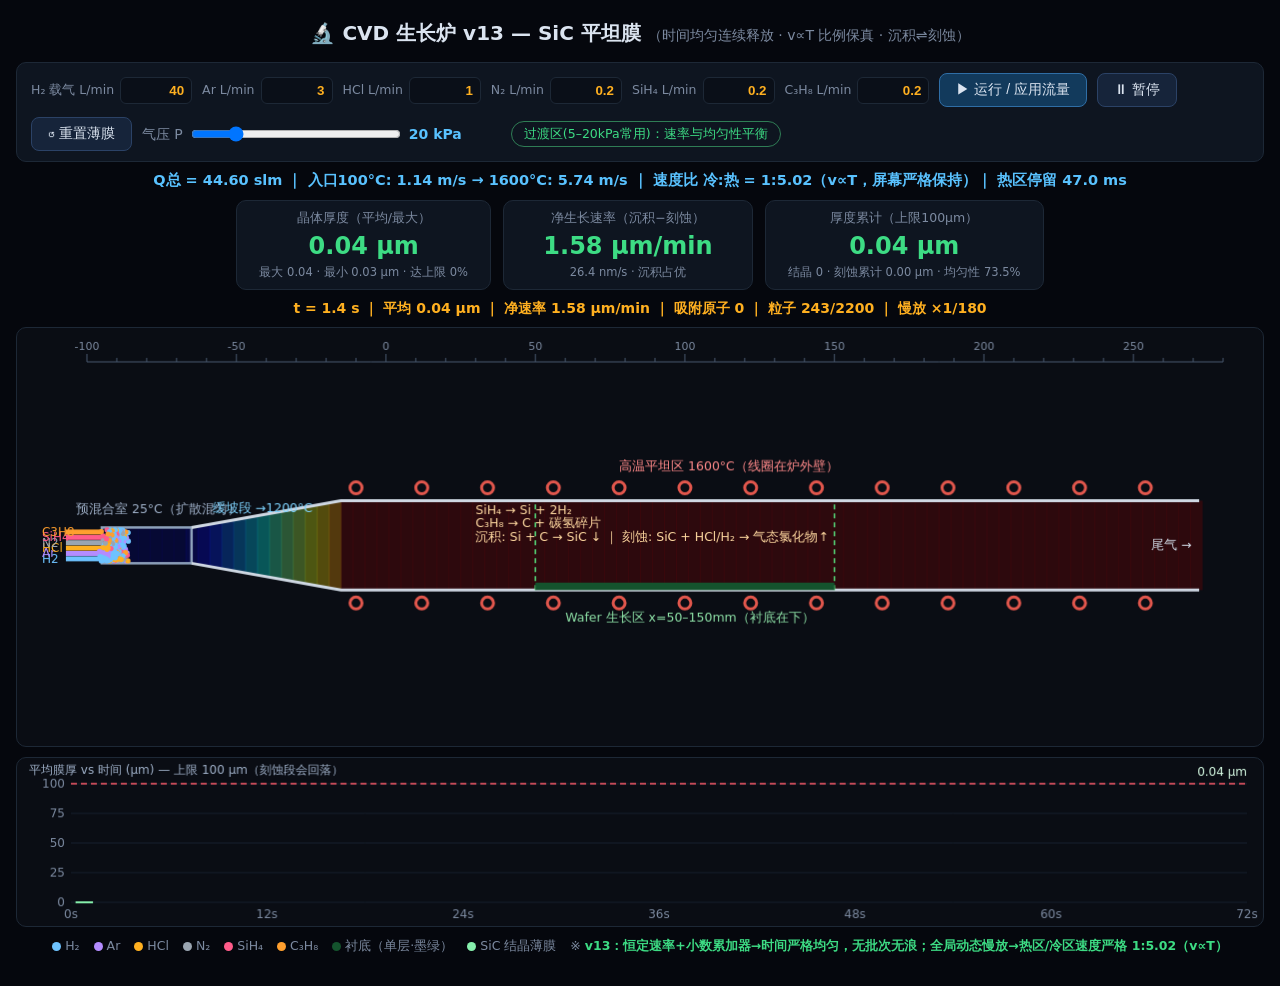
==== indexCVD8h.html @ a06a223a "Add files via upload" ====
<!DOCTYPE html>
<html lang="zh-CN">
<head>
<meta charset="UTF-8">
<meta name="viewport" content="width=device-width,initial-scale=1">
<title>CVD 生长炉 v13 — 连续均匀释放 · 热区/冷区速度严格成比例</title>
<style>
  :root{--bg:#05070d;--panel:#0e1520;--line:#1d2836;--tx:#dbe4f0;--dim:#7c8aa0;
        --grn:#3ddc84;--cyn:#59c2ff;--amb:#ffb020;--red:#ff5c6c}
  *{box-sizing:border-box;margin:0;padding:0}
  body{background:var(--bg);color:var(--tx);font:14px/1.5 "Segoe UI","Microsoft YaHei",system-ui,sans-serif;padding:12px 16px 30px}
  h1{font-size:20px;text-align:center;margin:6px 0 14px}
  h1 small{color:var(--dim);font-weight:400;font-size:14px}
  .bar{display:flex;flex-wrap:wrap;gap:10px;align-items:center;background:var(--panel);
       border:1px solid var(--line);border-radius:10px;padding:10px 14px;margin-bottom:8px}
  .fld{display:flex;align-items:center;gap:6px}
  .fld label{color:var(--dim);font-size:12.5px;white-space:nowrap}
  .fld input{width:72px;background:#0a0f18;border:1px solid var(--line);color:var(--amb);
             font-weight:600;padding:5px 7px;border-radius:6px;text-align:right}
  button{background:#16243a;border:1px solid #2b4266;color:var(--tx);padding:7px 16px;
         border-radius:8px;cursor:pointer;font-size:14px}
  button:hover{background:#1d3151}
  button.primary{background:#123a5c;border-color:#2f6ea6}
  .pwrap{display:flex;align-items:center;gap:8px}
  .pwrap input[type=range]{width:210px}
  .pval{color:var(--cyn);font-weight:700;min-width:92px}
  .pill{padding:3px 12px;border-radius:999px;font-size:12.5px;border:1px solid}
  #toast{color:var(--grn);font-size:13px;min-width:150px}
  #phys{color:var(--cyn);font-weight:600;text-align:center;margin:2px 0 8px;font-size:14.5px}
  #stat2{color:var(--amb);font-weight:600;text-align:center;margin-bottom:8px}
  .cards{display:flex;gap:12px;justify-content:center;margin-bottom:8px;flex-wrap:wrap}
  .card{background:var(--panel);border:1px solid var(--line);border-radius:10px;
        padding:8px 22px;text-align:center;min-width:250px}
  .card .h{color:var(--dim);font-size:12.5px}
  .card .v{font-size:24px;font-weight:800;color:var(--grn);font-variant-numeric:tabular-nums}
  .card .s{color:var(--dim);font-size:11.5px}
  canvas{display:block;width:100%;background:#0a0d14;border:1px solid var(--line);border-radius:10px}
  #chart{margin-top:10px;height:170px}
  #legend{display:flex;flex-wrap:wrap;gap:14px;justify-content:center;color:var(--dim);
          font-size:12.5px;margin-top:10px}
  .dot{display:inline-block;width:9px;height:9px;border-radius:50%;margin-right:4px;vertical-align:middle}
</style>
</head>
<body>
<h1>🔬 CVD 生长炉 v13 — SiC 平坦膜 <small>（时间均匀连续释放 · v∝T 比例保真 · 沉积⇌刻蚀）</small></h1>

<div class="bar">
  <span class="fld"><label>H₂ 载气 L/min</label><input id="f_H2" value="40"></span>
  <span class="fld"><label>Ar L/min</label><input id="f_Ar" value="3"></span>
  <span class="fld"><label>HCl L/min</label><input id="f_HCl" value="1"></span>
  <span class="fld"><label>N₂ L/min</label><input id="f_N2" value="0.2"></span>
  <span class="fld"><label>SiH₄ L/min</label><input id="f_SiH4" value="0.2"></span>
  <span class="fld"><label>C₃H₈ L/min</label><input id="f_C3H8" value="0.2"></span>
  <button class="primary" id="btnRun">▶ 运行 / 应用流量</button>
  <button id="btnPause">⏸ 暂停</button>
  <button id="btnReset">↺ 重置薄膜</button>
  <span class="pwrap"><label style="color:var(--dim)">气压 P</label>
    <input type="range" id="pP" min="1" max="100" step="0.5" value="20">
    <span class="pval" id="pVal">20 kPa</span></span>
  <span class="pill" id="pill"></span>
  <span id="toast"></span>
</div>

<div id="phys"></div>
<div class="cards">
  <div class="card"><div class="h">晶体厚度（平均/最大）</div><div class="v" id="tAvg">0.00 μm</div><div class="s" id="tSub">平均 0.00 · 最大 0.00 μm</div></div>
  <div class="card"><div class="h">净生长速率（沉积−刻蚀）</div><div class="v" id="tRate">0.00 μm/min</div><div class="s" id="tRateS">0.0 nm/s</div></div>
  <div class="card"><div class="h">厚度累计（上限100μm）</div><div class="v" id="tNet">0.00 μm</div><div class="s" id="tNetS">结晶事件 0</div></div>
</div>
<div id="stat2"></div>

<canvas id="cv"></canvas>
<canvas id="chart"></canvas>

<div id="legend">
  <span><i class="dot" style="background:#6ec3ff"></i>H₂</span>
  <span><i class="dot" style="background:#b48cff"></i>Ar</span>
  <span><i class="dot" style="background:#ffb020"></i>HCl</span>
  <span><i class="dot" style="background:#9aa5b1"></i>N₂</span>
  <span><i class="dot" style="background:#ff5c8a"></i>SiH₄</span>
  <span><i class="dot" style="background:#ff9f2e"></i>C₃H₈</span>
  <span><i class="dot" style="background:#14532d"></i>衬底（单层·墨绿）</span>
  <span><i class="dot" style="background:#86efac"></i>SiC 结晶薄膜</span>
  <span>※ <b style="color:var(--grn)">v13：恒定速率+小数累加器→时间严格均匀，无批次无浪；全局动态慢放→热区/冷区速度严格 1:5.02（v∝T）</b></span>
</div>

<script>
'use strict';
/* ================= 常量与几何 ================= */
const XMIN=-100,XMAX=280;
const CHX0=-95,CHX1=-65,TAPX1=-15,EXX=272;
const HFLAT=30,HCH=12;
const WAF0=50,WAF1=150;
const FS=-12.5;
const AMAX=2200,PAIRMAX=25,FLASHMAX=80,ADSMAX=240;
const SLOW=1/180,VISMAX=140;          // VISMAX 现在只用于全局缩放，不逐粒子截断
const GAS={H2:{c:'#6ec3ff',M:2},Ar:{c:'#b48cff',M:40},HCl:{c:'#ffb020',M:36.5},
           N2:{c:'#9aa5b1',M:28},SiH4:{c:'#ff5c8a',M:32},C3H8:{c:'#ff9f2e',M:44}};
const ORDER=['H2','Ar','HCl','N2','SiH4','C3H8'];
const PIPEY=[-4.5,-2.7,-0.9,0.9,2.7,4.5];
const SEG=12;

let F={H2:40,Ar:3,HCl:1,N2:0.2,SiH4:0.2,C3H8:0.2};
let P=20, running=true, t=0, capped=false, rateUm=0, thick=0, events=0;
let etchLoss=0, ouN=0;
let segFac=Array.from({length:SEG},()=>0.85+Math.random()*0.3);
let samples=[],sampleAcc=0,facAcc=0;
let slowEff=SLOW;                      // ★ 全局动态慢放系数

/* ================= 几何 / 温度 / 速度 ================= */
function halfH(x){
  if(x>=TAPX1) return HFLAT/2;
  if(x<CHX1) return HCH/2;
  const f=(x-CHX1)/(TAPX1-CHX1);
  return (HCH+(HFLAT-HCH)*f)/2;
}
function tempAt(x){
  if(x>=TAPX1) return 1600;
  if(x<CHX1) return 25;
  const f=(x-CHX1)/(TAPX1-CHX1);
  return 100+1100*f;
}
function Qtot(){let s=0;for(const k of ORDER)s+=F[k];return s;}
function vAt(Tc){return Qtot()*((Tc+273.15)/273.15)*(101.325/P)/60000/0.0045;}
/* 屏幕速度（mm/s）：真实 m/s → ×1000 → ×慢放。★ 先统一算，再全局钳制，比例不破坏 */
function vxScreen(Tc){return vAt(Tc)*1000*slowEff;}
function updateSlow(){
  const vHot=vAt(1600)*1000*SLOW;
  slowEff = vHot>VISMAX ? VISMAX/vHot : SLOW;   // 热区超上限→整体放慢，比例不变
}

/* ================= 画布 ================= */
const cv=document.getElementById('cv'),ctx=cv.getContext('2d');
const chC=document.getElementById('chart'),ct2=chC.getContext('2d');
let W=0,H=420,px=3.3,ox=0,oy=210;
function resize(){
  const dpr=Math.min(2,window.devicePixelRatio||1);
  W=cv.getBoundingClientRect().width;
  cv.width=W*dpr; cv.height=H*dpr; cv.style.height=H+'px';
  ctx.setTransform(dpr,0,0,dpr,0,0);
  px=(W-110)/(XMAX-XMIN); ox=70-XMIN*px; oy=H*0.52;
  const r2=chC.getBoundingClientRect();
  chC.width=r2.width*dpr; chC.height=170*dpr; ct2.setTransform(dpr,0,0,dpr,0,0);
}
window.addEventListener('resize',resize);
const X=x=>x*px+ox, Y=y=>oy-y*px;

/* ================= 粒子系统 ================= */
const parts=[],adsS=[],adsC=[],flashes=[];
const acc={}; ORDER.forEach(k=>acc[k]=0);
function spawn(g){
  if(parts.length>=AMAX) return;
  parts.push({g,x:CHX0-1+Math.random()*3,
              y:PIPEY[ORDER.indexOf(g)]+(Math.random()-0.5)*1.2,vy:0});
}
function adsorb(p){
  const arr=p.g==='Si'?adsS:adsC;
  arr.push({x:p.x,life:2.5});
  if(arr.length>ADSMAX) arr.shift();
}
function segIdx(x){return Math.max(0,Math.min(SEG-1,Math.floor((x-WAF0)/((WAF1-WAF0)/SEG))));}
function filmMm(x){return thick*segFac[segIdx(x)]/100*6;}

/* ================= 物理步进 ================= */
function step(dt){
  t+=dt;
  updateSlow();
  /* ★ 连续均匀发射：恒定速率 + 小数累加器（无 sin 波浪、无每帧截断） */
  for(const k of ORDER){
    if(F[k]<=0){acc[k]=0;continue;}
    acc[k]+=20*Math.pow(F[k],0.4)*dt;       // 恒定 R（个/秒），时间严格均匀
    let n=Math.floor(acc[k]); acc[k]-=n;    // 攒够1个放1个，小数进位
    while(n-->0) spawn(k);
  }
  for(let i=parts.length-1;i>=0;i--){
    const p=parts[i];
    const Tk=tempAt(p.x);
    p.x+=vxScreen(Tk)*dt;                   // ★ v ∝ T(K)，冷热区严格成比例
    const M=p.g==='Si'?28.085:p.g==='C'?12:GAS[p.g].M;
    const settle = M>29 ? -(M-29)*0.012 : 0; // 仅 Ar/HCl/C3H8 轻微下沉
    const mixBoost=(p.x<CHX1)?1.6:1.0;
    p.vy += ((settle-p.vy)*0.35 + (Math.random()-0.5)*130*mixBoost)*dt*3;
    p.y+=p.vy*dt;
    const hb=halfH(p.x)-0.8;
    const bot=(p.x>WAF0&&p.x<WAF1)?FS+filmMm(p.x)+0.5:-hb;
    if(p.y>hb){p.y=hb;p.vy=-Math.abs(p.vy)*0.55;}
    if(p.y<bot){
      p.y=bot; p.vy=Math.abs(p.vy)*0.55;
      if((p.g==='Si'||p.g==='C')&&p.x>WAF0&&p.x<WAF1){adsorb(p);parts.splice(i,1);continue;}
    }
    if(p.x>EXX){parts.splice(i,1);continue;}
    if(p.g==='SiH4'&&Tk>900){
      const k=4*(Tk-900)/700;
      if(Math.random()<1-Math.exp(-k*dt)){p.g='Si';p.vy+=6;}
    }else if(p.g==='C3H8'&&Tk>850){
      const k=3*(Tk-850)/750;
      if(Math.random()<1-Math.exp(-k*dt)){p.g='C';p.vy+=6;}
    }
  }
  /* 结晶配对（有界，防冻结） */
  let pairs=0;
  for(let i=adsS.length-1;i>=0&&pairs<PAIRMAX;i--){
    const s=adsS[i];
    for(let j=adsC.length-1;j>=0;j--){
      if(Math.abs(adsC[j].x-s.x)<3.2){
        events++;
        if(flashes.length<FLASHMAX) flashes.push({x:(s.x+adsC[j].x)/2,r:0.4,a:1});
        adsC.splice(j,1); adsS.splice(i,1); pairs++; break;
      }
    }
  }
  for(let i=adsS.length-1;i>=0;i--){adsS[i].life-=dt;if(adsS[i].life<=0)adsS.splice(i,1);}
  for(let i=adsC.length-1;i>=0;i--){adsC[i].life-=dt;if(adsC[i].life<=0)adsC.splice(i,1);}
  for(let i=flashes.length-1;i>=0;i--){
    const f=flashes[i];f.r+=dt*3;f.a-=dt*2.2;
    if(f.a<=0)flashes.splice(i,1);
  }
  /* 沉积 ⇌ 刻蚀 动态竞争 */
  const U=0.30;
  const mol=Math.min(F.SiH4*U,F.C3H8*3*U)/22.414;
  const baseG=mol*(40.096/3.21)/150*1e4;
  const fp=Math.pow(P/20,0.25);
  const eta=0.55*F.HCl*Math.sqrt(F.H2/40+0.2)*Math.pow(20/P,0.15);
  const eH2=0.08*(F.H2/40);
  ouN+=(-ouN*0.8)*dt+(Math.random()-0.5)*1.4*Math.sqrt(dt);
  ouN=Math.max(-1.2,Math.min(1.2,ouN));
  const puff=1+0.06*Math.sin(t*0.9)+0.04*Math.sin(t*2.3);
  const net=(baseG*fp-eta-eH2)*(1+0.18*ouN)*puff;
  rateUm=Math.max(-3,Math.min(20,net));
  if(rateUm<0){
    etchLoss+=-rateUm/60*dt;
    if(Math.random()<dt*8&&flashes.length<FLASHMAX)
      flashes.push({x:WAF0+Math.random()*(WAF1-WAF0),r:0.3,a:0.9,et:1});
  }
  thick=Math.min(100,Math.max(0,thick+rateUm/60*dt));
  capped=thick>=100;
  facAcc+=dt;
  if(facAcc>2){facAcc=0;
    for(let i=0;i<SEG;i++)
      segFac[i]=Math.min(1.18,Math.max(0.82,segFac[i]+(Math.random()-0.5)*0.08));
  }
  sampleAcc+=dt;
  if(sampleAcc>=0.25){sampleAcc=0;samples.push({t,v:thick});
    if(samples.length>2400)samples=samples.filter((_,i)=>i%2===0);}
}

/* ================= 绘制 ================= */
function jet(v){v=Math.min(1,Math.max(0,v));
  const r=Math.round(255*Math.min(1,Math.max(0,1.5-Math.abs(4*v-3))));
  const g=Math.round(255*Math.min(1,Math.max(0,1.5-Math.abs(4*v-2))));
  const b=Math.round(255*Math.min(1,Math.max(0,1.5-Math.abs(4*v-1))));
  return `rgb(${r},${g},${b})`;}
function draw(){
  ctx.clearRect(0,0,W,H);
  ctx.strokeStyle='#4a5a70';ctx.fillStyle='#7c8aa0';ctx.font='11px system-ui';ctx.lineWidth=1;
  ctx.beginPath();ctx.moveTo(X(XMIN),34);ctx.lineTo(X(XMAX),34);ctx.stroke();
  ctx.textAlign='center';
  for(let x=XMIN;x<=XMAX;x+=10){
    const big=x%50===0;
    ctx.beginPath();ctx.moveTo(X(x),34);ctx.lineTo(X(x),big?26:30);ctx.stroke();
    if(big)ctx.fillText(x,X(x),22);
  }
  ctx.textAlign='left';
  ctx.globalAlpha=0.30;
  for(let x=CHX0;x<EXX;x+=4){
    const hb=halfH(x+2);
    ctx.fillStyle=jet((tempAt(x+2)-25)/1575);
    ctx.fillRect(X(x),Y(hb),4*px+0.5,2*hb*px);
  }
  ctx.globalAlpha=1;
  ctx.strokeStyle='#e2574d';ctx.lineWidth=3;
  for(let x=TAPX1+5;x<=260;x+=22){
    ctx.beginPath();ctx.arc(X(x),Y(15)-13,6,0,6.29);ctx.stroke();
    ctx.beginPath();ctx.arc(X(x),Y(-15)+13,6,0,6.29);ctx.stroke();
  }
  ctx.strokeStyle='#8fa3bd';ctx.lineWidth=2.5;
  ctx.strokeRect(X(CHX0),Y(6),(CHX1-CHX0)*px,12*px);
  ctx.strokeStyle='#cfd8e3';ctx.lineWidth=3;ctx.lineJoin='round';
  ctx.beginPath();
  ctx.moveTo(X(CHX1),Y(-6));ctx.lineTo(X(TAPX1),Y(-15));ctx.lineTo(X(EXX),Y(-15));
  ctx.moveTo(X(CHX1),Y(6)); ctx.lineTo(X(TAPX1),Y(15)); ctx.lineTo(X(EXX),Y(15));
  ctx.stroke();
  ctx.font='12px system-ui';
  ORDER.forEach((k,i)=>{
    ctx.fillStyle=GAS[k].c;
    ctx.fillRect(X(CHX0)-36,Y(PIPEY[i])-2.5,36,5);
    ctx.fillText(k,X(CHX0)-60,Y(PIPEY[i])+4);
  });
  ctx.strokeStyle='#58e07c';ctx.setLineDash([5,4]);ctx.lineWidth=1.5;
  ctx.beginPath();ctx.moveTo(X(WAF0),Y(-15));ctx.lineTo(X(WAF0),Y(15));
  ctx.moveTo(X(WAF1),Y(-15));ctx.lineTo(X(WAF1),Y(15));ctx.stroke();
  ctx.setLineDash([]);
  ctx.fillStyle='#14532d';ctx.fillRect(X(WAF0),Y(FS),(WAF1-WAF0)*px,2.5*px);
  for(let i=0;i<SEG;i++){
    const x0=WAF0+i*(WAF1-WAF0)/SEG,w=(WAF1-WAF0)/SEG;
    const h=thick*segFac[i]/100*6*px;
    if(h>0.3){
      ctx.fillStyle='#86efac';ctx.fillRect(X(x0),Y(FS)-h,w*px,h);
      ctx.fillStyle='#d6fbe4';ctx.fillRect(X(x0),Y(FS)-h,w*px,1.2);
    }
  }
  for(const s of adsS){ctx.fillStyle='#3ddc84';ctx.beginPath();
    ctx.arc(X(s.x),Y(FS)-filmMm(s.x)*px-2,2,0,6.29);ctx.fill();}
  for(const c of adsC){ctx.fillStyle='#f2f6ff';ctx.beginPath();
    ctx.arc(X(c.x),Y(FS)-filmMm(c.x)*px-2,2,0,6.29);ctx.fill();}
  for(const f of flashes){
    ctx.strokeStyle=f.et?`rgba(255,120,120,${f.a})`:`rgba(174,247,195,${f.a})`;
    ctx.lineWidth=1.5;
    ctx.beginPath();ctx.arc(X(f.x),Y(FS)-filmMm(f.x)*px-2,f.r*px,0,6.29);ctx.stroke();
  }
  for(const p of parts){
    const col=p.g==='Si'?'#3ddc84':p.g==='C'?'#f2f6ff':GAS[p.g].c;
    ctx.fillStyle=col;ctx.beginPath();
    ctx.arc(X(p.x),Y(p.y),(p.g==='Si'||p.g==='C')?2.2:2.6,0,6.29);ctx.fill();
  }
  ctx.fillStyle='#ffd9a0';ctx.font='12.5px system-ui';
  ctx.fillText('SiH₄ → Si + 2H₂',X(30),Y(10.5));
  ctx.fillText('C₃H₈ → C + 碳氢碎片',X(30),Y(6));
  ctx.fillText('沉积: Si + C → SiC ↓ ｜ 刻蚀: SiC + HCl/H₂ → 气态氯化物↑',X(30),Y(1.5));
  ctx.fillStyle='#9fb0c8';
  ctx.fillText('预混合室 25°C（扩散混匀）',X(CHX0)-26,Y(6)-14);
  ctx.fillStyle='#7fd4ff';ctx.fillText('缓坡段 →1200°C',X(-58),Y(halfH(-58))-12);
  ctx.fillStyle='#ff8a8a';ctx.fillText('高温平坦区 1600°C（线圈在炉外壁）',X(78),Y(15)-30);
  ctx.fillStyle='#8fe3a8';ctx.fillText('Wafer 生长区 x=50–150mm（衬底在下）',X(60),Y(-15)+32);
  ctx.fillStyle='#cfd8e3';ctx.fillText('尾气 →',X(256),Y(0)+4);
  if(capped){ctx.fillStyle='#ff5c6c';ctx.font='bold 14px system-ui';
    ctx.fillText('★ 膜厚已达 100 μm 上限（刻蚀仍可使其变薄）',X(70),Y(13.5));}
  drawChart();
}
function drawChart(){
  const w=chC.getBoundingClientRect().width,h=170;
  ct2.clearRect(0,0,w,h);
  ct2.fillStyle='#9fb0c8';ct2.font='12px system-ui';ct2.textAlign='left';
  ct2.fillText('平均膜厚 vs 时间 (μm) — 上限 100 μm（刻蚀段会回落）',12,16);
  const L=54,Rm=16,T=26,B=24,pw=w-L-Rm,ph=h-T-B;
  const tx=Math.max(72,t);
  ct2.strokeStyle='#17202e';ct2.fillStyle='#7c8aa0';ct2.lineWidth=1;ct2.textAlign='right';
  for(let v=0;v<=100;v+=25){
    const y=T+ph-ph*v/100;
    ct2.beginPath();ct2.moveTo(L,y);ct2.lineTo(w-Rm,y);ct2.stroke();
    ct2.fillText(v,L-6,y+4);
  }
  const stepT=[6,12,24,60].find(s=>tx/s<=7)||60;
  ct2.textAlign='center';
  for(let s=0;s<=tx;s+=stepT){
    const x=L+pw*s/tx;
    ct2.fillText(s+'s',x,h-8);
  }
  ct2.strokeStyle='#ff5c6c';ct2.setLineDash([6,4]);ct2.lineWidth=1.5;
  ct2.beginPath();ct2.moveTo(L,T);ct2.lineTo(w-Rm,T);ct2.stroke();ct2.setLineDash([]);
  if(samples.length>1){
    ct2.strokeStyle='#86efac';ct2.lineWidth=2;ct2.beginPath();
    for(let i=0;i<samples.length;i++){
      const x=L+pw*samples[i].t/tx, y=T+ph-ph*Math.min(100,samples[i].v)/100;
      i?ct2.lineTo(x,y):ct2.moveTo(x,y);
    }
    ct2.stroke();
  }
  ct2.fillStyle='#d6fbe4';ct2.textAlign='right';
  ct2.fillText(thick.toFixed(2)+' μm',w-Rm,T-8);
}

/* ================= HUD ================= */
const $=id=>document.getElementById(id);
function updateHUD(){
  const segs=segFac.map(f=>thick*f);
  const mx=Math.max(...segs),mn=Math.min(...segs);
  const uni=Math.max(0,(1-(mx-mn)/(thick||1))*100);
  $('tAvg').textContent=thick.toFixed(2)+' μm';
  $('tSub').textContent=`最大 ${mx.toFixed(2)} · 最小 ${mn.toFixed(2)} μm · 达上限 ${thick.toFixed(0)}%`;
  const r=rateUm, rEl=$('tRate');
  rEl.textContent=r.toFixed(2)+' μm/min';
  rEl.style.color=r<0?'var(--red)':'var(--grn)';
  $('tRateS').textContent=r<0?`${(r*16.667).toFixed(1)} nm/s · ⚠ 刻蚀占优（膜变薄）`
                             :`${(r*16.667).toFixed(1)} nm/s · 沉积占优`;
  $('tNet').textContent=thick.toFixed(2)+' μm';
  $('tNetS').textContent=`结晶 ${events} · 刻蚀累计 ${etchLoss.toFixed(2)} μm · 均匀性 ${uni.toFixed(1)}%`;
  const Q=Qtot(),v1=vAt(100),v3=vAt(1600),ratio=(1873.15/373.15);
  $('phys').textContent=`Q总 = ${Q.toFixed(2)} slm ｜ 入口100°C: ${v1.toFixed(2)} m/s → 1600°C: ${v3.toFixed(2)} m/s ｜ 速度比 冷:热 = 1:${ratio.toFixed(2)}（v∝T，屏幕严格保持）｜ 热区停留 ${(270/v3).toFixed(1)} ms`;
  $('stat2').textContent=`t = ${t.toFixed(1)} s ｜ 平均 ${thick.toFixed(2)} μm ｜ 净速率 ${r.toFixed(2)} μm/min ｜ 吸附原子 ${adsS.length+adsC.length} ｜ 粒子 ${parts.length}/${AMAX} ｜ 慢放 ×${(slowEff*180).toFixed(0)}/180`;
  const pill=$('pill');
  if(r<0){pill.textContent='⚠ 净刻蚀模式：HCl 过量，膜被腐蚀';pill.style.cssText='color:#ff5c6c;border-color:#8a2f38';}
  else if(P<5){pill.textContent='低压：直线飞行 · 沉积集中';pill.style.cssText='color:#59c2ff;border-color:#2f6ea6';}
  else if(P<=20){pill.textContent='过渡区(5–20kPa常用)：速率与均匀性平衡';pill.style.cssText='color:#3ddc84;border-color:#2f7d55';}
  else{pill.textContent='常压附近：扩散混合强 · 均匀性好';pill.style.cssText='color:#ffb020;border-color:#8a6a1f';}
}

/* ================= 控件 ================= */
function applyFlows(){
  for(const k of ORDER){
    let v=parseFloat($('f_'+k).value);
    if(!isFinite(v)||v<0)v=0;
    F[k]=v;
  }
}
$('btnRun').onclick=()=>{applyFlows();running=true;$('btnPause').textContent='⏸ 暂停';
  $('toast').textContent='✔ 流量已应用';
  setTimeout(()=>$('toast').textContent='',2500);};
$('btnPause').onclick=()=>{running=!running;
  $('btnPause').textContent=running?'⏸ 暂停':'▶ 继续';};
$('btnReset').onclick=()=>{thick=0;events=0;t=0;capped=false;samples=[];
  etchLoss=0;ouN=0;
  flashes.length=0;adsS.length=0;adsC.length=0;
  segFac=Array.from({length:SEG},()=>0.85+Math.random()*0.3);
  $('toast').textContent='膜厚已重置';setTimeout(()=>$('toast').textContent='',2000);};
$('pP').oninput=e=>{P=parseFloat(e.target.value);$('pVal').textContent=P+' kPa';};

/* ================= 主循环 ================= */
let last=performance.now();
function frame(now){
  let dt=(now-last)/1000; last=now;
  if(!(dt>0))dt=0.016;
  if(dt>0.05)dt=0.05;
  if(running)step(dt);
  draw();updateHUD();
  requestAnimationFrame(frame);
}
applyFlows();resize();
requestAnimationFrame(frame);
</script>
</body>
</html>
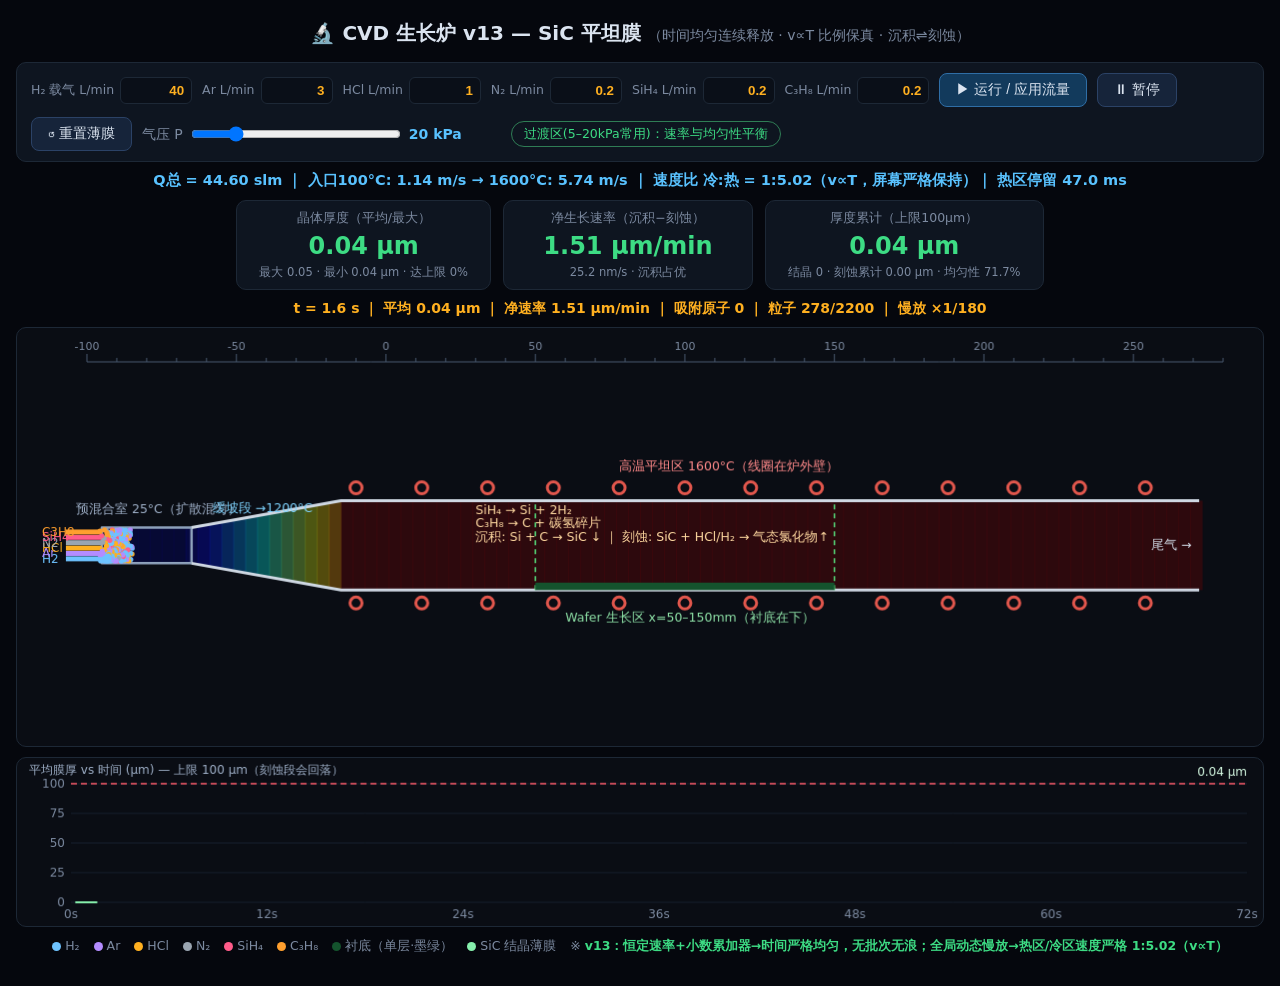
==== commit 85fee260: "Add files via upload" ====
--- a/indexCVD8h.html
+++ b/indexCVD8h.html
@@ -1,422 +1,844 @@
-<!DOCTYPE html>
-<html lang="zh-CN">
-<head>
-<meta charset="UTF-8">
-<meta name="viewport" content="width=device-width,initial-scale=1">
-<title>CVD 生长炉 v13 — 连续均匀释放 · 热区/冷区速度严格成比例</title>
-<style>
-  :root{--bg:#05070d;--panel:#0e1520;--line:#1d2836;--tx:#dbe4f0;--dim:#7c8aa0;
-        --grn:#3ddc84;--cyn:#59c2ff;--amb:#ffb020;--red:#ff5c6c}
-  *{box-sizing:border-box;margin:0;padding:0}
-  body{background:var(--bg);color:var(--tx);font:14px/1.5 "Segoe UI","Microsoft YaHei",system-ui,sans-serif;padding:12px 16px 30px}
-  h1{font-size:20px;text-align:center;margin:6px 0 14px}
-  h1 small{color:var(--dim);font-weight:400;font-size:14px}
-  .bar{display:flex;flex-wrap:wrap;gap:10px;align-items:center;background:var(--panel);
-       border:1px solid var(--line);border-radius:10px;padding:10px 14px;margin-bottom:8px}
-  .fld{display:flex;align-items:center;gap:6px}
-  .fld label{color:var(--dim);font-size:12.5px;white-space:nowrap}
-  .fld input{width:72px;background:#0a0f18;border:1px solid var(--line);color:var(--amb);
-             font-weight:600;padding:5px 7px;border-radius:6px;text-align:right}
-  button{background:#16243a;border:1px solid #2b4266;color:var(--tx);padding:7px 16px;
-         border-radius:8px;cursor:pointer;font-size:14px}
-  button:hover{background:#1d3151}
-  button.primary{background:#123a5c;border-color:#2f6ea6}
-  .pwrap{display:flex;align-items:center;gap:8px}
-  .pwrap input[type=range]{width:210px}
-  .pval{color:var(--cyn);font-weight:700;min-width:92px}
-  .pill{padding:3px 12px;border-radius:999px;font-size:12.5px;border:1px solid}
-  #toast{color:var(--grn);font-size:13px;min-width:150px}
-  #phys{color:var(--cyn);font-weight:600;text-align:center;margin:2px 0 8px;font-size:14.5px}
-  #stat2{color:var(--amb);font-weight:600;text-align:center;margin-bottom:8px}
-  .cards{display:flex;gap:12px;justify-content:center;margin-bottom:8px;flex-wrap:wrap}
-  .card{background:var(--panel);border:1px solid var(--line);border-radius:10px;
-        padding:8px 22px;text-align:center;min-width:250px}
-  .card .h{color:var(--dim);font-size:12.5px}
-  .card .v{font-size:24px;font-weight:800;color:var(--grn);font-variant-numeric:tabular-nums}
-  .card .s{color:var(--dim);font-size:11.5px}
-  canvas{display:block;width:100%;background:#0a0d14;border:1px solid var(--line);border-radius:10px}
-  #chart{margin-top:10px;height:170px}
-  #legend{display:flex;flex-wrap:wrap;gap:14px;justify-content:center;color:var(--dim);
-          font-size:12.5px;margin-top:10px}
-  .dot{display:inline-block;width:9px;height:9px;border-radius:50%;margin-right:4px;vertical-align:middle}
-</style>
-</head>
-<body>
-<h1>🔬 CVD 生长炉 v13 — SiC 平坦膜 <small>（时间均匀连续释放 · v∝T 比例保真 · 沉积⇌刻蚀）</small></h1>
-
-<div class="bar">
-  <span class="fld"><label>H₂ 载气 L/min</label><input id="f_H2" value="40"></span>
-  <span class="fld"><label>Ar L/min</label><input id="f_Ar" value="3"></span>
-  <span class="fld"><label>HCl L/min</label><input id="f_HCl" value="1"></span>
-  <span class="fld"><label>N₂ L/min</label><input id="f_N2" value="0.2"></span>
-  <span class="fld"><label>SiH₄ L/min</label><input id="f_SiH4" value="0.2"></span>
-  <span class="fld"><label>C₃H₈ L/min</label><input id="f_C3H8" value="0.2"></span>
-  <button class="primary" id="btnRun">▶ 运行 / 应用流量</button>
-  <button id="btnPause">⏸ 暂停</button>
-  <button id="btnReset">↺ 重置薄膜</button>
-  <span class="pwrap"><label style="color:var(--dim)">气压 P</label>
-    <input type="range" id="pP" min="1" max="100" step="0.5" value="20">
-    <span class="pval" id="pVal">20 kPa</span></span>
-  <span class="pill" id="pill"></span>
-  <span id="toast"></span>
-</div>
-
-<div id="phys"></div>
-<div class="cards">
-  <div class="card"><div class="h">晶体厚度（平均/最大）</div><div class="v" id="tAvg">0.00 μm</div><div class="s" id="tSub">平均 0.00 · 最大 0.00 μm</div></div>
-  <div class="card"><div class="h">净生长速率（沉积−刻蚀）</div><div class="v" id="tRate">0.00 μm/min</div><div class="s" id="tRateS">0.0 nm/s</div></div>
-  <div class="card"><div class="h">厚度累计（上限100μm）</div><div class="v" id="tNet">0.00 μm</div><div class="s" id="tNetS">结晶事件 0</div></div>
-</div>
-<div id="stat2"></div>
-
-<canvas id="cv"></canvas>
-<canvas id="chart"></canvas>
-
-<div id="legend">
-  <span><i class="dot" style="background:#6ec3ff"></i>H₂</span>
-  <span><i class="dot" style="background:#b48cff"></i>Ar</span>
-  <span><i class="dot" style="background:#ffb020"></i>HCl</span>
-  <span><i class="dot" style="background:#9aa5b1"></i>N₂</span>
-  <span><i class="dot" style="background:#ff5c8a"></i>SiH₄</span>
-  <span><i class="dot" style="background:#ff9f2e"></i>C₃H₈</span>
-  <span><i class="dot" style="background:#14532d"></i>衬底（单层·墨绿）</span>
-  <span><i class="dot" style="background:#86efac"></i>SiC 结晶薄膜</span>
-  <span>※ <b style="color:var(--grn)">v13：恒定速率+小数累加器→时间严格均匀，无批次无浪；全局动态慢放→热区/冷区速度严格 1:5.02（v∝T）</b></span>
-</div>
-
-<script>
-'use strict';
-/* ================= 常量与几何 ================= */
-const XMIN=-100,XMAX=280;
-const CHX0=-95,CHX1=-65,TAPX1=-15,EXX=272;
-const HFLAT=30,HCH=12;
-const WAF0=50,WAF1=150;
-const FS=-12.5;
-const AMAX=2200,PAIRMAX=25,FLASHMAX=80,ADSMAX=240;
-const SLOW=1/180,VISMAX=140;          // VISMAX 现在只用于全局缩放，不逐粒子截断
-const GAS={H2:{c:'#6ec3ff',M:2},Ar:{c:'#b48cff',M:40},HCl:{c:'#ffb020',M:36.5},
-           N2:{c:'#9aa5b1',M:28},SiH4:{c:'#ff5c8a',M:32},C3H8:{c:'#ff9f2e',M:44}};
-const ORDER=['H2','Ar','HCl','N2','SiH4','C3H8'];
-const PIPEY=[-4.5,-2.7,-0.9,0.9,2.7,4.5];
-const SEG=12;
-
-let F={H2:40,Ar:3,HCl:1,N2:0.2,SiH4:0.2,C3H8:0.2};
-let P=20, running=true, t=0, capped=false, rateUm=0, thick=0, events=0;
-let etchLoss=0, ouN=0;
-let segFac=Array.from({length:SEG},()=>0.85+Math.random()*0.3);
-let samples=[],sampleAcc=0,facAcc=0;
-let slowEff=SLOW;                      // ★ 全局动态慢放系数
-
-/* ================= 几何 / 温度 / 速度 ================= */
-function halfH(x){
-  if(x>=TAPX1) return HFLAT/2;
-  if(x<CHX1) return HCH/2;
-  const f=(x-CHX1)/(TAPX1-CHX1);
-  return (HCH+(HFLAT-HCH)*f)/2;
-}
-function tempAt(x){
-  if(x>=TAPX1) return 1600;
-  if(x<CHX1) return 25;
-  const f=(x-CHX1)/(TAPX1-CHX1);
-  return 100+1100*f;
-}
-function Qtot(){let s=0;for(const k of ORDER)s+=F[k];return s;}
-function vAt(Tc){return Qtot()*((Tc+273.15)/273.15)*(101.325/P)/60000/0.0045;}
-/* 屏幕速度（mm/s）：真实 m/s → ×1000 → ×慢放。★ 先统一算，再全局钳制，比例不破坏 */
-function vxScreen(Tc){return vAt(Tc)*1000*slowEff;}
-function updateSlow(){
-  const vHot=vAt(1600)*1000*SLOW;
-  slowEff = vHot>VISMAX ? VISMAX/vHot : SLOW;   // 热区超上限→整体放慢，比例不变
-}
-
-/* ================= 画布 ================= */
-const cv=document.getElementById('cv'),ctx=cv.getContext('2d');
-const chC=document.getElementById('chart'),ct2=chC.getContext('2d');
-let W=0,H=420,px=3.3,ox=0,oy=210;
-function resize(){
-  const dpr=Math.min(2,window.devicePixelRatio||1);
-  W=cv.getBoundingClientRect().width;
-  cv.width=W*dpr; cv.height=H*dpr; cv.style.height=H+'px';
-  ctx.setTransform(dpr,0,0,dpr,0,0);
-  px=(W-110)/(XMAX-XMIN); ox=70-XMIN*px; oy=H*0.52;
-  const r2=chC.getBoundingClientRect();
-  chC.width=r2.width*dpr; chC.height=170*dpr; ct2.setTransform(dpr,0,0,dpr,0,0);
-}
-window.addEventListener('resize',resize);
-const X=x=>x*px+ox, Y=y=>oy-y*px;
-
-/* ================= 粒子系统 ================= */
-const parts=[],adsS=[],adsC=[],flashes=[];
-const acc={}; ORDER.forEach(k=>acc[k]=0);
-function spawn(g){
-  if(parts.length>=AMAX) return;
-  parts.push({g,x:CHX0-1+Math.random()*3,
-              y:PIPEY[ORDER.indexOf(g)]+(Math.random()-0.5)*1.2,vy:0});
-}
-function adsorb(p){
-  const arr=p.g==='Si'?adsS:adsC;
-  arr.push({x:p.x,life:2.5});
-  if(arr.length>ADSMAX) arr.shift();
-}
-function segIdx(x){return Math.max(0,Math.min(SEG-1,Math.floor((x-WAF0)/((WAF1-WAF0)/SEG))));}
-function filmMm(x){return thick*segFac[segIdx(x)]/100*6;}
-
-/* ================= 物理步进 ================= */
-function step(dt){
-  t+=dt;
-  updateSlow();
-  /* ★ 连续均匀发射：恒定速率 + 小数累加器（无 sin 波浪、无每帧截断） */
-  for(const k of ORDER){
-    if(F[k]<=0){acc[k]=0;continue;}
-    acc[k]+=20*Math.pow(F[k],0.4)*dt;       // 恒定 R（个/秒），时间严格均匀
-    let n=Math.floor(acc[k]); acc[k]-=n;    // 攒够1个放1个，小数进位
-    while(n-->0) spawn(k);
-  }
-  for(let i=parts.length-1;i>=0;i--){
-    const p=parts[i];
-    const Tk=tempAt(p.x);
-    p.x+=vxScreen(Tk)*dt;                   // ★ v ∝ T(K)，冷热区严格成比例
-    const M=p.g==='Si'?28.085:p.g==='C'?12:GAS[p.g].M;
-    const settle = M>29 ? -(M-29)*0.012 : 0; // 仅 Ar/HCl/C3H8 轻微下沉
-    const mixBoost=(p.x<CHX1)?1.6:1.0;
-    p.vy += ((settle-p.vy)*0.35 + (Math.random()-0.5)*130*mixBoost)*dt*3;
-    p.y+=p.vy*dt;
-    const hb=halfH(p.x)-0.8;
-    const bot=(p.x>WAF0&&p.x<WAF1)?FS+filmMm(p.x)+0.5:-hb;
-    if(p.y>hb){p.y=hb;p.vy=-Math.abs(p.vy)*0.55;}
-    if(p.y<bot){
-      p.y=bot; p.vy=Math.abs(p.vy)*0.55;
-      if((p.g==='Si'||p.g==='C')&&p.x>WAF0&&p.x<WAF1){adsorb(p);parts.splice(i,1);continue;}
-    }
-    if(p.x>EXX){parts.splice(i,1);continue;}
-    if(p.g==='SiH4'&&Tk>900){
-      const k=4*(Tk-900)/700;
-      if(Math.random()<1-Math.exp(-k*dt)){p.g='Si';p.vy+=6;}
-    }else if(p.g==='C3H8'&&Tk>850){
-      const k=3*(Tk-850)/750;
-      if(Math.random()<1-Math.exp(-k*dt)){p.g='C';p.vy+=6;}
-    }
-  }
-  /* 结晶配对（有界，防冻结） */
-  let pairs=0;
-  for(let i=adsS.length-1;i>=0&&pairs<PAIRMAX;i--){
-    const s=adsS[i];
-    for(let j=adsC.length-1;j>=0;j--){
-      if(Math.abs(adsC[j].x-s.x)<3.2){
-        events++;
-        if(flashes.length<FLASHMAX) flashes.push({x:(s.x+adsC[j].x)/2,r:0.4,a:1});
-        adsC.splice(j,1); adsS.splice(i,1); pairs++; break;
-      }
-    }
-  }
-  for(let i=adsS.length-1;i>=0;i--){adsS[i].life-=dt;if(adsS[i].life<=0)adsS.splice(i,1);}
-  for(let i=adsC.length-1;i>=0;i--){adsC[i].life-=dt;if(adsC[i].life<=0)adsC.splice(i,1);}
-  for(let i=flashes.length-1;i>=0;i--){
-    const f=flashes[i];f.r+=dt*3;f.a-=dt*2.2;
-    if(f.a<=0)flashes.splice(i,1);
-  }
-  /* 沉积 ⇌ 刻蚀 动态竞争 */
-  const U=0.30;
-  const mol=Math.min(F.SiH4*U,F.C3H8*3*U)/22.414;
-  const baseG=mol*(40.096/3.21)/150*1e4;
-  const fp=Math.pow(P/20,0.25);
-  const eta=0.55*F.HCl*Math.sqrt(F.H2/40+0.2)*Math.pow(20/P,0.15);
-  const eH2=0.08*(F.H2/40);
-  ouN+=(-ouN*0.8)*dt+(Math.random()-0.5)*1.4*Math.sqrt(dt);
-  ouN=Math.max(-1.2,Math.min(1.2,ouN));
-  const puff=1+0.06*Math.sin(t*0.9)+0.04*Math.sin(t*2.3);
-  const net=(baseG*fp-eta-eH2)*(1+0.18*ouN)*puff;
-  rateUm=Math.max(-3,Math.min(20,net));
-  if(rateUm<0){
-    etchLoss+=-rateUm/60*dt;
-    if(Math.random()<dt*8&&flashes.length<FLASHMAX)
-      flashes.push({x:WAF0+Math.random()*(WAF1-WAF0),r:0.3,a:0.9,et:1});
-  }
-  thick=Math.min(100,Math.max(0,thick+rateUm/60*dt));
-  capped=thick>=100;
-  facAcc+=dt;
-  if(facAcc>2){facAcc=0;
-    for(let i=0;i<SEG;i++)
-      segFac[i]=Math.min(1.18,Math.max(0.82,segFac[i]+(Math.random()-0.5)*0.08));
-  }
-  sampleAcc+=dt;
-  if(sampleAcc>=0.25){sampleAcc=0;samples.push({t,v:thick});
-    if(samples.length>2400)samples=samples.filter((_,i)=>i%2===0);}
-}
-
-/* ================= 绘制 ================= */
-function jet(v){v=Math.min(1,Math.max(0,v));
-  const r=Math.round(255*Math.min(1,Math.max(0,1.5-Math.abs(4*v-3))));
-  const g=Math.round(255*Math.min(1,Math.max(0,1.5-Math.abs(4*v-2))));
-  const b=Math.round(255*Math.min(1,Math.max(0,1.5-Math.abs(4*v-1))));
-  return `rgb(${r},${g},${b})`;}
-function draw(){
-  ctx.clearRect(0,0,W,H);
-  ctx.strokeStyle='#4a5a70';ctx.fillStyle='#7c8aa0';ctx.font='11px system-ui';ctx.lineWidth=1;
-  ctx.beginPath();ctx.moveTo(X(XMIN),34);ctx.lineTo(X(XMAX),34);ctx.stroke();
-  ctx.textAlign='center';
-  for(let x=XMIN;x<=XMAX;x+=10){
-    const big=x%50===0;
-    ctx.beginPath();ctx.moveTo(X(x),34);ctx.lineTo(X(x),big?26:30);ctx.stroke();
-    if(big)ctx.fillText(x,X(x),22);
-  }
-  ctx.textAlign='left';
-  ctx.globalAlpha=0.30;
-  for(let x=CHX0;x<EXX;x+=4){
-    const hb=halfH(x+2);
-    ctx.fillStyle=jet((tempAt(x+2)-25)/1575);
-    ctx.fillRect(X(x),Y(hb),4*px+0.5,2*hb*px);
-  }
-  ctx.globalAlpha=1;
-  ctx.strokeStyle='#e2574d';ctx.lineWidth=3;
-  for(let x=TAPX1+5;x<=260;x+=22){
-    ctx.beginPath();ctx.arc(X(x),Y(15)-13,6,0,6.29);ctx.stroke();
-    ctx.beginPath();ctx.arc(X(x),Y(-15)+13,6,0,6.29);ctx.stroke();
-  }
-  ctx.strokeStyle='#8fa3bd';ctx.lineWidth=2.5;
-  ctx.strokeRect(X(CHX0),Y(6),(CHX1-CHX0)*px,12*px);
-  ctx.strokeStyle='#cfd8e3';ctx.lineWidth=3;ctx.lineJoin='round';
-  ctx.beginPath();
-  ctx.moveTo(X(CHX1),Y(-6));ctx.lineTo(X(TAPX1),Y(-15));ctx.lineTo(X(EXX),Y(-15));
-  ctx.moveTo(X(CHX1),Y(6)); ctx.lineTo(X(TAPX1),Y(15)); ctx.lineTo(X(EXX),Y(15));
-  ctx.stroke();
-  ctx.font='12px system-ui';
-  ORDER.forEach((k,i)=>{
-    ctx.fillStyle=GAS[k].c;
-    ctx.fillRect(X(CHX0)-36,Y(PIPEY[i])-2.5,36,5);
-    ctx.fillText(k,X(CHX0)-60,Y(PIPEY[i])+4);
-  });
-  ctx.strokeStyle='#58e07c';ctx.setLineDash([5,4]);ctx.lineWidth=1.5;
-  ctx.beginPath();ctx.moveTo(X(WAF0),Y(-15));ctx.lineTo(X(WAF0),Y(15));
-  ctx.moveTo(X(WAF1),Y(-15));ctx.lineTo(X(WAF1),Y(15));ctx.stroke();
-  ctx.setLineDash([]);
-  ctx.fillStyle='#14532d';ctx.fillRect(X(WAF0),Y(FS),(WAF1-WAF0)*px,2.5*px);
-  for(let i=0;i<SEG;i++){
-    const x0=WAF0+i*(WAF1-WAF0)/SEG,w=(WAF1-WAF0)/SEG;
-    const h=thick*segFac[i]/100*6*px;
-    if(h>0.3){
-      ctx.fillStyle='#86efac';ctx.fillRect(X(x0),Y(FS)-h,w*px,h);
-      ctx.fillStyle='#d6fbe4';ctx.fillRect(X(x0),Y(FS)-h,w*px,1.2);
-    }
-  }
-  for(const s of adsS){ctx.fillStyle='#3ddc84';ctx.beginPath();
-    ctx.arc(X(s.x),Y(FS)-filmMm(s.x)*px-2,2,0,6.29);ctx.fill();}
-  for(const c of adsC){ctx.fillStyle='#f2f6ff';ctx.beginPath();
-    ctx.arc(X(c.x),Y(FS)-filmMm(c.x)*px-2,2,0,6.29);ctx.fill();}
-  for(const f of flashes){
-    ctx.strokeStyle=f.et?`rgba(255,120,120,${f.a})`:`rgba(174,247,195,${f.a})`;
-    ctx.lineWidth=1.5;
-    ctx.beginPath();ctx.arc(X(f.x),Y(FS)-filmMm(f.x)*px-2,f.r*px,0,6.29);ctx.stroke();
-  }
-  for(const p of parts){
-    const col=p.g==='Si'?'#3ddc84':p.g==='C'?'#f2f6ff':GAS[p.g].c;
-    ctx.fillStyle=col;ctx.beginPath();
-    ctx.arc(X(p.x),Y(p.y),(p.g==='Si'||p.g==='C')?2.2:2.6,0,6.29);ctx.fill();
-  }
-  ctx.fillStyle='#ffd9a0';ctx.font='12.5px system-ui';
-  ctx.fillText('SiH₄ → Si + 2H₂',X(30),Y(10.5));
-  ctx.fillText('C₃H₈ → C + 碳氢碎片',X(30),Y(6));
-  ctx.fillText('沉积: Si + C → SiC ↓ ｜ 刻蚀: SiC + HCl/H₂ → 气态氯化物↑',X(30),Y(1.5));
-  ctx.fillStyle='#9fb0c8';
-  ctx.fillText('预混合室 25°C（扩散混匀）',X(CHX0)-26,Y(6)-14);
-  ctx.fillStyle='#7fd4ff';ctx.fillText('缓坡段 →1200°C',X(-58),Y(halfH(-58))-12);
-  ctx.fillStyle='#ff8a8a';ctx.fillText('高温平坦区 1600°C（线圈在炉外壁）',X(78),Y(15)-30);
-  ctx.fillStyle='#8fe3a8';ctx.fillText('Wafer 生长区 x=50–150mm（衬底在下）',X(60),Y(-15)+32);
-  ctx.fillStyle='#cfd8e3';ctx.fillText('尾气 →',X(256),Y(0)+4);
-  if(capped){ctx.fillStyle='#ff5c6c';ctx.font='bold 14px system-ui';
-    ctx.fillText('★ 膜厚已达 100 μm 上限（刻蚀仍可使其变薄）',X(70),Y(13.5));}
-  drawChart();
-}
-function drawChart(){
-  const w=chC.getBoundingClientRect().width,h=170;
-  ct2.clearRect(0,0,w,h);
-  ct2.fillStyle='#9fb0c8';ct2.font='12px system-ui';ct2.textAlign='left';
-  ct2.fillText('平均膜厚 vs 时间 (μm) — 上限 100 μm（刻蚀段会回落）',12,16);
-  const L=54,Rm=16,T=26,B=24,pw=w-L-Rm,ph=h-T-B;
-  const tx=Math.max(72,t);
-  ct2.strokeStyle='#17202e';ct2.fillStyle='#7c8aa0';ct2.lineWidth=1;ct2.textAlign='right';
-  for(let v=0;v<=100;v+=25){
-    const y=T+ph-ph*v/100;
-    ct2.beginPath();ct2.moveTo(L,y);ct2.lineTo(w-Rm,y);ct2.stroke();
-    ct2.fillText(v,L-6,y+4);
-  }
-  const stepT=[6,12,24,60].find(s=>tx/s<=7)||60;
-  ct2.textAlign='center';
-  for(let s=0;s<=tx;s+=stepT){
-    const x=L+pw*s/tx;
-    ct2.fillText(s+'s',x,h-8);
-  }
-  ct2.strokeStyle='#ff5c6c';ct2.setLineDash([6,4]);ct2.lineWidth=1.5;
-  ct2.beginPath();ct2.moveTo(L,T);ct2.lineTo(w-Rm,T);ct2.stroke();ct2.setLineDash([]);
-  if(samples.length>1){
-    ct2.strokeStyle='#86efac';ct2.lineWidth=2;ct2.beginPath();
-    for(let i=0;i<samples.length;i++){
-      const x=L+pw*samples[i].t/tx, y=T+ph-ph*Math.min(100,samples[i].v)/100;
-      i?ct2.lineTo(x,y):ct2.moveTo(x,y);
-    }
-    ct2.stroke();
-  }
-  ct2.fillStyle='#d6fbe4';ct2.textAlign='right';
-  ct2.fillText(thick.toFixed(2)+' μm',w-Rm,T-8);
-}
-
-/* ================= HUD ================= */
-const $=id=>document.getElementById(id);
-function updateHUD(){
-  const segs=segFac.map(f=>thick*f);
-  const mx=Math.max(...segs),mn=Math.min(...segs);
-  const uni=Math.max(0,(1-(mx-mn)/(thick||1))*100);
-  $('tAvg').textContent=thick.toFixed(2)+' μm';
-  $('tSub').textContent=`最大 ${mx.toFixed(2)} · 最小 ${mn.toFixed(2)} μm · 达上限 ${thick.toFixed(0)}%`;
-  const r=rateUm, rEl=$('tRate');
-  rEl.textContent=r.toFixed(2)+' μm/min';
-  rEl.style.color=r<0?'var(--red)':'var(--grn)';
-  $('tRateS').textContent=r<0?`${(r*16.667).toFixed(1)} nm/s · ⚠ 刻蚀占优（膜变薄）`
-                             :`${(r*16.667).toFixed(1)} nm/s · 沉积占优`;
-  $('tNet').textContent=thick.toFixed(2)+' μm';
-  $('tNetS').textContent=`结晶 ${events} · 刻蚀累计 ${etchLoss.toFixed(2)} μm · 均匀性 ${uni.toFixed(1)}%`;
-  const Q=Qtot(),v1=vAt(100),v3=vAt(1600),ratio=(1873.15/373.15);
-  $('phys').textContent=`Q总 = ${Q.toFixed(2)} slm ｜ 入口100°C: ${v1.toFixed(2)} m/s → 1600°C: ${v3.toFixed(2)} m/s ｜ 速度比 冷:热 = 1:${ratio.toFixed(2)}（v∝T，屏幕严格保持）｜ 热区停留 ${(270/v3).toFixed(1)} ms`;
-  $('stat2').textContent=`t = ${t.toFixed(1)} s ｜ 平均 ${thick.toFixed(2)} μm ｜ 净速率 ${r.toFixed(2)} μm/min ｜ 吸附原子 ${adsS.length+adsC.length} ｜ 粒子 ${parts.length}/${AMAX} ｜ 慢放 ×${(slowEff*180).toFixed(0)}/180`;
-  const pill=$('pill');
-  if(r<0){pill.textContent='⚠ 净刻蚀模式：HCl 过量，膜被腐蚀';pill.style.cssText='color:#ff5c6c;border-color:#8a2f38';}
-  else if(P<5){pill.textContent='低压：直线飞行 · 沉积集中';pill.style.cssText='color:#59c2ff;border-color:#2f6ea6';}
-  else if(P<=20){pill.textContent='过渡区(5–20kPa常用)：速率与均匀性平衡';pill.style.cssText='color:#3ddc84;border-color:#2f7d55';}
-  else{pill.textContent='常压附近：扩散混合强 · 均匀性好';pill.style.cssText='color:#ffb020;border-color:#8a6a1f';}
-}
-
-/* ================= 控件 ================= */
-function applyFlows(){
-  for(const k of ORDER){
-    let v=parseFloat($('f_'+k).value);
-    if(!isFinite(v)||v<0)v=0;
-    F[k]=v;
-  }
-}
-$('btnRun').onclick=()=>{applyFlows();running=true;$('btnPause').textContent='⏸ 暂停';
-  $('toast').textContent='✔ 流量已应用';
-  setTimeout(()=>$('toast').textContent='',2500);};
-$('btnPause').onclick=()=>{running=!running;
-  $('btnPause').textContent=running?'⏸ 暂停':'▶ 继续';};
-$('btnReset').onclick=()=>{thick=0;events=0;t=0;capped=false;samples=[];
-  etchLoss=0;ouN=0;
-  flashes.length=0;adsS.length=0;adsC.length=0;
-  segFac=Array.from({length:SEG},()=>0.85+Math.random()*0.3);
-  $('toast').textContent='膜厚已重置';setTimeout(()=>$('toast').textContent='',2000);};
-$('pP').oninput=e=>{P=parseFloat(e.target.value);$('pVal').textContent=P+' kPa';};
-
-/* ================= 主循环 ================= */
-let last=performance.now();
-function frame(now){
-  let dt=(now-last)/1000; last=now;
-  if(!(dt>0))dt=0.016;
-  if(dt>0.05)dt=0.05;
-  if(running)step(dt);
-  draw();updateHUD();
-  requestAnimationFrame(frame);
-}
-applyFlows();resize();
-requestAnimationFrame(frame);
-</script>
-</body>
+<!DOCTYPE html>+
+<html lang="zh-CN">+
+<head>+
+<meta charset="UTF-8">+
+<meta name="viewport" content="width=device-width,initial-scale=1">+
+<title>CVD 生长炉 v13 — 连续均匀释放 · 热区/冷区速度严格成比例</title>+
+<style>+
+  :root{--bg:#05070d;--panel:#0e1520;--line:#1d2836;--tx:#dbe4f0;--dim:#7c8aa0;+
+        --grn:#3ddc84;--cyn:#59c2ff;--amb:#ffb020;--red:#ff5c6c}+
+  *{box-sizing:border-box;margin:0;padding:0}+
+  body{background:var(--bg);color:var(--tx);font:14px/1.5 "Segoe UI","Microsoft YaHei",system-ui,sans-serif;padding:12px 16px 30px}+
+  h1{font-size:20px;text-align:center;margin:6px 0 14px}+
+  h1 small{color:var(--dim);font-weight:400;font-size:14px}+
+  .bar{display:flex;flex-wrap:wrap;gap:10px;align-items:center;background:var(--panel);+
+       border:1px solid var(--line);border-radius:10px;padding:10px 14px;margin-bottom:8px}+
+  .fld{display:flex;align-items:center;gap:6px}+
+  .fld label{color:var(--dim);font-size:12.5px;white-space:nowrap}+
+  .fld input{width:72px;background:#0a0f18;border:1px solid var(--line);color:var(--amb);+
+             font-weight:600;padding:5px 7px;border-radius:6px;text-align:right}+
+  button{background:#16243a;border:1px solid #2b4266;color:var(--tx);padding:7px 16px;+
+         border-radius:8px;cursor:pointer;font-size:14px}+
+  button:hover{background:#1d3151}+
+  button.primary{background:#123a5c;border-color:#2f6ea6}+
+  .pwrap{display:flex;align-items:center;gap:8px}+
+  .pwrap input[type=range]{width:210px}+
+  .pval{color:var(--cyn);font-weight:700;min-width:92px}+
+  .pill{padding:3px 12px;border-radius:999px;font-size:12.5px;border:1px solid}+
+  #toast{color:var(--grn);font-size:13px;min-width:150px}+
+  #phys{color:var(--cyn);font-weight:600;text-align:center;margin:2px 0 8px;font-size:14.5px}+
+  #stat2{color:var(--amb);font-weight:600;text-align:center;margin-bottom:8px}+
+  .cards{display:flex;gap:12px;justify-content:center;margin-bottom:8px;flex-wrap:wrap}+
+  .card{background:var(--panel);border:1px solid var(--line);border-radius:10px;+
+        padding:8px 22px;text-align:center;min-width:250px}+
+  .card .h{color:var(--dim);font-size:12.5px}+
+  .card .v{font-size:24px;font-weight:800;color:var(--grn);font-variant-numeric:tabular-nums}+
+  .card .s{color:var(--dim);font-size:11.5px}+
+  canvas{display:block;width:100%;background:#0a0d14;border:1px solid var(--line);border-radius:10px}+
+  #chart{margin-top:10px;height:170px}+
+  #legend{display:flex;flex-wrap:wrap;gap:14px;justify-content:center;color:var(--dim);+
+          font-size:12.5px;margin-top:10px}+
+  .dot{display:inline-block;width:9px;height:9px;border-radius:50%;margin-right:4px;vertical-align:middle}+
+</style>+
+</head>+
+<body>+
+<h1>🔬 CVD 生长炉 v13 — SiC 平坦膜 <small>（时间均匀连续释放 · v∝T 比例保真 · 沉积⇌刻蚀）</small></h1>+
++
+<div class="bar">+
+  <span class="fld"><label>H₂ 载气 L/min</label><input id="f_H2" value="40"></span>+
+  <span class="fld"><label>Ar L/min</label><input id="f_Ar" value="3"></span>+
+  <span class="fld"><label>HCl L/min</label><input id="f_HCl" value="1"></span>+
+  <span class="fld"><label>N₂ L/min</label><input id="f_N2" value="0.2"></span>+
+  <span class="fld"><label>SiH₄ L/min</label><input id="f_SiH4" value="0.2"></span>+
+  <span class="fld"><label>C₃H₈ L/min</label><input id="f_C3H8" value="0.2"></span>+
+  <button class="primary" id="btnRun">▶ 运行 / 应用流量</button>+
+  <button id="btnPause">⏸ 暂停</button>+
+  <button id="btnReset">↺ 重置薄膜</button>+
+  <span class="pwrap"><label style="color:var(--dim)">气压 P</label>+
+    <input type="range" id="pP" min="1" max="100" step="0.5" value="20">+
+    <span class="pval" id="pVal">20 kPa</span></span>+
+  <span class="pill" id="pill"></span>+
+  <span id="toast"></span>+
+</div>+
++
+<div id="phys"></div>+
+<div class="cards">+
+  <div class="card"><div class="h">晶体厚度（平均/最大）</div><div class="v" id="tAvg">0.00 μm</div><div class="s" id="tSub">平均 0.00 · 最大 0.00 μm</div></div>+
+  <div class="card"><div class="h">净生长速率（沉积−刻蚀）</div><div class="v" id="tRate">0.00 μm/min</div><div class="s" id="tRateS">0.0 nm/s</div></div>+
+  <div class="card"><div class="h">厚度累计（上限100μm）</div><div class="v" id="tNet">0.00 μm</div><div class="s" id="tNetS">结晶事件 0</div></div>+
+</div>+
+<div id="stat2"></div>+
++
+<canvas id="cv"></canvas>+
+<canvas id="chart"></canvas>+
++
+<div id="legend">+
+  <span><i class="dot" style="background:#6ec3ff"></i>H₂</span>+
+  <span><i class="dot" style="background:#b48cff"></i>Ar</span>+
+  <span><i class="dot" style="background:#ffb020"></i>HCl</span>+
+  <span><i class="dot" style="background:#9aa5b1"></i>N₂</span>+
+  <span><i class="dot" style="background:#ff5c8a"></i>SiH₄</span>+
+  <span><i class="dot" style="background:#ff9f2e"></i>C₃H₈</span>+
+  <span><i class="dot" style="background:#14532d"></i>衬底（单层·墨绿）</span>+
+  <span><i class="dot" style="background:#86efac"></i>SiC 结晶薄膜</span>+
+  <span>※ <b style="color:var(--grn)">v13：恒定速率+小数累加器→时间严格均匀，无批次无浪；全局动态慢放→热区/冷区速度严格 1:5.02（v∝T）</b></span>+
+</div>+
++
+<script>+
+'use strict';+
+/* ================= 常量与几何 ================= */+
+const XMIN=-100,XMAX=280;+
+const CHX0=-95,CHX1=-65,TAPX1=-15,EXX=272;+
+const HFLAT=30,HCH=12;+
+const WAF0=50,WAF1=150;+
+const FS=-12.5;+
+const AMAX=2200,PAIRMAX=25,FLASHMAX=80,ADSMAX=240;+
+const SLOW=1/180,VISMAX=140;          // VISMAX 现在只用于全局缩放，不逐粒子截断+
+const GAS={H2:{c:'#6ec3ff',M:2},Ar:{c:'#b48cff',M:40},HCl:{c:'#ffb020',M:36.5},+
+           N2:{c:'#9aa5b1',M:28},SiH4:{c:'#ff5c8a',M:32},C3H8:{c:'#ff9f2e',M:44}};+
+const ORDER=['H2','Ar','HCl','N2','SiH4','C3H8'];+
+const PIPEY=[-4.5,-2.7,-0.9,0.9,2.7,4.5];+
+const SEG=12;+
++
+let F={H2:40,Ar:3,HCl:1,N2:0.2,SiH4:0.2,C3H8:0.2};+
+let P=20, running=true, t=0, capped=false, rateUm=0, thick=0, events=0;+
+let etchLoss=0, ouN=0;+
+let segFac=Array.from({length:SEG},()=>0.85+Math.random()*0.3);+
+let samples=[],sampleAcc=0,facAcc=0;+
+let slowEff=SLOW;                      // ★ 全局动态慢放系数+
++
+/* ================= 几何 / 温度 / 速度 ================= */+
+function halfH(x){+
+  if(x>=TAPX1) return HFLAT/2;+
+  if(x<CHX1) return HCH/2;+
+  const f=(x-CHX1)/(TAPX1-CHX1);+
+  return (HCH+(HFLAT-HCH)*f)/2;+
+}+
+function tempAt(x){+
+  if(x>=TAPX1) return 1600;+
+  if(x<CHX1) return 25;+
+  const f=(x-CHX1)/(TAPX1-CHX1);+
+  return 100+1100*f;+
+}+
+function Qtot(){let s=0;for(const k of ORDER)s+=F[k];return s;}+
+function vAt(Tc){return Qtot()*((Tc+273.15)/273.15)*(101.325/P)/60000/0.0045;}+
+/* 屏幕速度（mm/s）：真实 m/s → ×1000 → ×慢放。★ 先统一算，再全局钳制，比例不破坏 */+
+function vxScreen(Tc){return vAt(Tc)*1000*slowEff;}+
+function updateSlow(){+
+  const vHot=vAt(1600)*1000*SLOW;+
+  slowEff = vHot>VISMAX ? VISMAX/vHot : SLOW;   // 热区超上限→整体放慢，比例不变+
+}+
++
+/* ================= 画布 ================= */+
+const cv=document.getElementById('cv'),ctx=cv.getContext('2d');+
+const chC=document.getElementById('chart'),ct2=chC.getContext('2d');+
+let W=0,H=420,px=3.3,ox=0,oy=210;+
+function resize(){+
+  const dpr=Math.min(2,window.devicePixelRatio||1);+
+  W=cv.getBoundingClientRect().width;+
+  cv.width=W*dpr; cv.height=H*dpr; cv.style.height=H+'px';+
+  ctx.setTransform(dpr,0,0,dpr,0,0);+
+  px=(W-110)/(XMAX-XMIN); ox=70-XMIN*px; oy=H*0.52;+
+  const r2=chC.getBoundingClientRect();+
+  chC.width=r2.width*dpr; chC.height=170*dpr; ct2.setTransform(dpr,0,0,dpr,0,0);+
+}+
+window.addEventListener('resize',resize);+
+const X=x=>x*px+ox, Y=y=>oy-y*px;+
++
+/* ================= 粒子系统 ================= */+
+const parts=[],adsS=[],adsC=[],flashes=[];+
+const acc={}; ORDER.forEach(k=>acc[k]=0);+
+function spawn(g){+
+  if(parts.length>=AMAX) return;+
+  parts.push({g,x:CHX0-1+Math.random()*3,+
+              y:PIPEY[ORDER.indexOf(g)]+(Math.random()-0.5)*1.2,vy:0});+
+}+
+function adsorb(p){+
+  const arr=p.g==='Si'?adsS:adsC;+
+  arr.push({x:p.x,life:2.5});+
+  if(arr.length>ADSMAX) arr.shift();+
+}+
+function segIdx(x){return Math.max(0,Math.min(SEG-1,Math.floor((x-WAF0)/((WAF1-WAF0)/SEG))));}+
+function filmMm(x){return thick*segFac[segIdx(x)]/100*6;}+
++
+/* ================= 物理步进 ================= */+
+function step(dt){+
+  t+=dt;+
+  updateSlow();+
+  /* ★ 连续均匀发射：恒定速率 + 小数累加器（无 sin 波浪、无每帧截断） */+
+  for(const k of ORDER){+
+    if(F[k]<=0){acc[k]=0;continue;}+
+    acc[k]+=20*Math.pow(F[k],0.4)*dt;       // 恒定 R（个/秒），时间严格均匀+
+    let n=Math.floor(acc[k]); acc[k]-=n;    // 攒够1个放1个，小数进位+
+    while(n-->0) spawn(k);+
+  }+
+  for(let i=parts.length-1;i>=0;i--){+
+    const p=parts[i];+
+    const Tk=tempAt(p.x);+
+    p.x+=vxScreen(Tk)*dt;                   // ★ v ∝ T(K)，冷热区严格成比例+
+    const M=p.g==='Si'?28.085:p.g==='C'?12:GAS[p.g].M;+
+    const settle = M>29 ? -(M-29)*0.012 : 0; // 仅 Ar/HCl/C3H8 轻微下沉+
+    const mixBoost=(p.x<CHX1)?1.6:1.0;+
+    p.vy += ((settle-p.vy)*0.35 + (Math.random()-0.5)*130*mixBoost)*dt*3;+
+    p.y+=p.vy*dt;+
+    const hb=halfH(p.x)-0.8;+
+    const bot=(p.x>WAF0&&p.x<WAF1)?FS+filmMm(p.x)+0.5:-hb;+
+    if(p.y>hb){p.y=hb;p.vy=-Math.abs(p.vy)*0.55;}+
+    if(p.y<bot){+
+      p.y=bot; p.vy=Math.abs(p.vy)*0.55;+
+      if((p.g==='Si'||p.g==='C')&&p.x>WAF0&&p.x<WAF1){adsorb(p);parts.splice(i,1);continue;}+
+    }+
+    if(p.x>EXX){parts.splice(i,1);continue;}+
+    if(p.g==='SiH4'&&Tk>900){+
+      const k=4*(Tk-900)/700;+
+      if(Math.random()<1-Math.exp(-k*dt)){p.g='Si';p.vy+=6;}+
+    }else if(p.g==='C3H8'&&Tk>850){+
+      const k=3*(Tk-850)/750;+
+      if(Math.random()<1-Math.exp(-k*dt)){p.g='C';p.vy+=6;}+
+    }+
+  }+
+  /* 结晶配对（有界，防冻结） */+
+  let pairs=0;+
+  for(let i=adsS.length-1;i>=0&&pairs<PAIRMAX;i--){+
+    const s=adsS[i];+
+    for(let j=adsC.length-1;j>=0;j--){+
+      if(Math.abs(adsC[j].x-s.x)<3.2){+
+        events++;+
+        if(flashes.length<FLASHMAX) flashes.push({x:(s.x+adsC[j].x)/2,r:0.4,a:1});+
+        adsC.splice(j,1); adsS.splice(i,1); pairs++; break;+
+      }+
+    }+
+  }+
+  for(let i=adsS.length-1;i>=0;i--){adsS[i].life-=dt;if(adsS[i].life<=0)adsS.splice(i,1);}+
+  for(let i=adsC.length-1;i>=0;i--){adsC[i].life-=dt;if(adsC[i].life<=0)adsC.splice(i,1);}+
+  for(let i=flashes.length-1;i>=0;i--){+
+    const f=flashes[i];f.r+=dt*3;f.a-=dt*2.2;+
+    if(f.a<=0)flashes.splice(i,1);+
+  }+
+  /* 沉积 ⇌ 刻蚀 动态竞争 */+
+  const U=0.30;+
+  const mol=Math.min(F.SiH4*U,F.C3H8*3*U)/22.414;+
+  const baseG=mol*(40.096/3.21)/150*1e4;+
+  const fp=Math.pow(P/20,0.25);+
+  const eta=0.55*F.HCl*Math.sqrt(F.H2/40+0.2)*Math.pow(20/P,0.15);+
+  const eH2=0.08*(F.H2/40);+
+  ouN+=(-ouN*0.8)*dt+(Math.random()-0.5)*1.4*Math.sqrt(dt);+
+  ouN=Math.max(-1.2,Math.min(1.2,ouN));+
+  const puff=1+0.06*Math.sin(t*0.9)+0.04*Math.sin(t*2.3);+
+  const net=(baseG*fp-eta-eH2)*(1+0.18*ouN)*puff;+
+  rateUm=Math.max(-3,Math.min(20,net));+
+  if(rateUm<0){+
+    etchLoss+=-rateUm/60*dt;+
+    if(Math.random()<dt*8&&flashes.length<FLASHMAX)+
+      flashes.push({x:WAF0+Math.random()*(WAF1-WAF0),r:0.3,a:0.9,et:1});+
+  }+
+  thick=Math.min(100,Math.max(0,thick+rateUm/60*dt));+
+  capped=thick>=100;+
+  facAcc+=dt;+
+  if(facAcc>2){facAcc=0;+
+    for(let i=0;i<SEG;i++)+
+      segFac[i]=Math.min(1.18,Math.max(0.82,segFac[i]+(Math.random()-0.5)*0.08));+
+  }+
+  sampleAcc+=dt;+
+  if(sampleAcc>=0.25){sampleAcc=0;samples.push({t,v:thick});+
+    if(samples.length>2400)samples=samples.filter((_,i)=>i%2===0);}+
+}+
++
+/* ================= 绘制 ================= */+
+function jet(v){v=Math.min(1,Math.max(0,v));+
+  const r=Math.round(255*Math.min(1,Math.max(0,1.5-Math.abs(4*v-3))));+
+  const g=Math.round(255*Math.min(1,Math.max(0,1.5-Math.abs(4*v-2))));+
+  const b=Math.round(255*Math.min(1,Math.max(0,1.5-Math.abs(4*v-1))));+
+  return `rgb(${r},${g},${b})`;}+
+function draw(){+
+  ctx.clearRect(0,0,W,H);+
+  ctx.strokeStyle='#4a5a70';ctx.fillStyle='#7c8aa0';ctx.font='11px system-ui';ctx.lineWidth=1;+
+  ctx.beginPath();ctx.moveTo(X(XMIN),34);ctx.lineTo(X(XMAX),34);ctx.stroke();+
+  ctx.textAlign='center';+
+  for(let x=XMIN;x<=XMAX;x+=10){+
+    const big=x%50===0;+
+    ctx.beginPath();ctx.moveTo(X(x),34);ctx.lineTo(X(x),big?26:30);ctx.stroke();+
+    if(big)ctx.fillText(x,X(x),22);+
+  }+
+  ctx.textAlign='left';+
+  ctx.globalAlpha=0.30;+
+  for(let x=CHX0;x<EXX;x+=4){+
+    const hb=halfH(x+2);+
+    ctx.fillStyle=jet((tempAt(x+2)-25)/1575);+
+    ctx.fillRect(X(x),Y(hb),4*px+0.5,2*hb*px);+
+  }+
+  ctx.globalAlpha=1;+
+  ctx.strokeStyle='#e2574d';ctx.lineWidth=3;+
+  for(let x=TAPX1+5;x<=260;x+=22){+
+    ctx.beginPath();ctx.arc(X(x),Y(15)-13,6,0,6.29);ctx.stroke();+
+    ctx.beginPath();ctx.arc(X(x),Y(-15)+13,6,0,6.29);ctx.stroke();+
+  }+
+  ctx.strokeStyle='#8fa3bd';ctx.lineWidth=2.5;+
+  ctx.strokeRect(X(CHX0),Y(6),(CHX1-CHX0)*px,12*px);+
+  ctx.strokeStyle='#cfd8e3';ctx.lineWidth=3;ctx.lineJoin='round';+
+  ctx.beginPath();+
+  ctx.moveTo(X(CHX1),Y(-6));ctx.lineTo(X(TAPX1),Y(-15));ctx.lineTo(X(EXX),Y(-15));+
+  ctx.moveTo(X(CHX1),Y(6)); ctx.lineTo(X(TAPX1),Y(15)); ctx.lineTo(X(EXX),Y(15));+
+  ctx.stroke();+
+  ctx.font='12px system-ui';+
+  ORDER.forEach((k,i)=>{+
+    ctx.fillStyle=GAS[k].c;+
+    ctx.fillRect(X(CHX0)-36,Y(PIPEY[i])-2.5,36,5);+
+    ctx.fillText(k,X(CHX0)-60,Y(PIPEY[i])+4);+
+  });+
+  ctx.strokeStyle='#58e07c';ctx.setLineDash([5,4]);ctx.lineWidth=1.5;+
+  ctx.beginPath();ctx.moveTo(X(WAF0),Y(-15));ctx.lineTo(X(WAF0),Y(15));+
+  ctx.moveTo(X(WAF1),Y(-15));ctx.lineTo(X(WAF1),Y(15));ctx.stroke();+
+  ctx.setLineDash([]);+
+  ctx.fillStyle='#14532d';ctx.fillRect(X(WAF0),Y(FS),(WAF1-WAF0)*px,2.5*px);+
+  for(let i=0;i<SEG;i++){+
+    const x0=WAF0+i*(WAF1-WAF0)/SEG,w=(WAF1-WAF0)/SEG;+
+    const h=thick*segFac[i]/100*6*px;+
+    if(h>0.3){+
+      ctx.fillStyle='#86efac';ctx.fillRect(X(x0),Y(FS)-h,w*px,h);+
+      ctx.fillStyle='#d6fbe4';ctx.fillRect(X(x0),Y(FS)-h,w*px,1.2);+
+    }+
+  }+
+  for(const s of adsS){ctx.fillStyle='#3ddc84';ctx.beginPath();+
+    ctx.arc(X(s.x),Y(FS)-filmMm(s.x)*px-2,2,0,6.29);ctx.fill();}+
+  for(const c of adsC){ctx.fillStyle='#f2f6ff';ctx.beginPath();+
+    ctx.arc(X(c.x),Y(FS)-filmMm(c.x)*px-2,2,0,6.29);ctx.fill();}+
+  for(const f of flashes){+
+    ctx.strokeStyle=f.et?`rgba(255,120,120,${f.a})`:`rgba(174,247,195,${f.a})`;+
+    ctx.lineWidth=1.5;+
+    ctx.beginPath();ctx.arc(X(f.x),Y(FS)-filmMm(f.x)*px-2,f.r*px,0,6.29);ctx.stroke();+
+  }+
+  for(const p of parts){+
+    const col=p.g==='Si'?'#3ddc84':p.g==='C'?'#f2f6ff':GAS[p.g].c;+
+    ctx.fillStyle=col;ctx.beginPath();+
+    ctx.arc(X(p.x),Y(p.y),(p.g==='Si'||p.g==='C')?2.2:2.6,0,6.29);ctx.fill();+
+  }+
+  ctx.fillStyle='#ffd9a0';ctx.font='12.5px system-ui';+
+  ctx.fillText('SiH₄ → Si + 2H₂',X(30),Y(10.5));+
+  ctx.fillText('C₃H₈ → C + 碳氢碎片',X(30),Y(6));+
+  ctx.fillText('沉积: Si + C → SiC ↓ ｜ 刻蚀: SiC + HCl/H₂ → 气态氯化物↑',X(30),Y(1.5));+
+  ctx.fillStyle='#9fb0c8';+
+  ctx.fillText('预混合室 25°C（扩散混匀）',X(CHX0)-26,Y(6)-14);+
+  ctx.fillStyle='#7fd4ff';ctx.fillText('缓坡段 →1200°C',X(-58),Y(halfH(-58))-12);+
+  ctx.fillStyle='#ff8a8a';ctx.fillText('高温平坦区 1600°C（线圈在炉外壁）',X(78),Y(15)-30);+
+  ctx.fillStyle='#8fe3a8';ctx.fillText('Wafer 生长区 x=50–150mm（衬底在下）',X(60),Y(-15)+32);+
+  ctx.fillStyle='#cfd8e3';ctx.fillText('尾气 →',X(256),Y(0)+4);+
+  if(capped){ctx.fillStyle='#ff5c6c';ctx.font='bold 14px system-ui';+
+    ctx.fillText('★ 膜厚已达 100 μm 上限（刻蚀仍可使其变薄）',X(70),Y(13.5));}+
+  drawChart();+
+}+
+function drawChart(){+
+  const w=chC.getBoundingClientRect().width,h=170;+
+  ct2.clearRect(0,0,w,h);+
+  ct2.fillStyle='#9fb0c8';ct2.font='12px system-ui';ct2.textAlign='left';+
+  ct2.fillText('平均膜厚 vs 时间 (μm) — 上限 100 μm（刻蚀段会回落）',12,16);+
+  const L=54,Rm=16,T=26,B=24,pw=w-L-Rm,ph=h-T-B;+
+  const tx=Math.max(72,t);+
+  ct2.strokeStyle='#17202e';ct2.fillStyle='#7c8aa0';ct2.lineWidth=1;ct2.textAlign='right';+
+  for(let v=0;v<=100;v+=25){+
+    const y=T+ph-ph*v/100;+
+    ct2.beginPath();ct2.moveTo(L,y);ct2.lineTo(w-Rm,y);ct2.stroke();+
+    ct2.fillText(v,L-6,y+4);+
+  }+
+  const stepT=[6,12,24,60].find(s=>tx/s<=7)||60;+
+  ct2.textAlign='center';+
+  for(let s=0;s<=tx;s+=stepT){+
+    const x=L+pw*s/tx;+
+    ct2.fillText(s+'s',x,h-8);+
+  }+
+  ct2.strokeStyle='#ff5c6c';ct2.setLineDash([6,4]);ct2.lineWidth=1.5;+
+  ct2.beginPath();ct2.moveTo(L,T);ct2.lineTo(w-Rm,T);ct2.stroke();ct2.setLineDash([]);+
+  if(samples.length>1){+
+    ct2.strokeStyle='#86efac';ct2.lineWidth=2;ct2.beginPath();+
+    for(let i=0;i<samples.length;i++){+
+      const x=L+pw*samples[i].t/tx, y=T+ph-ph*Math.min(100,samples[i].v)/100;+
+      i?ct2.lineTo(x,y):ct2.moveTo(x,y);+
+    }+
+    ct2.stroke();+
+  }+
+  ct2.fillStyle='#d6fbe4';ct2.textAlign='right';+
+  ct2.fillText(thick.toFixed(2)+' μm',w-Rm,T-8);+
+}+
++
+/* ================= HUD ================= */+
+const $=id=>document.getElementById(id);+
+function updateHUD(){+
+  const segs=segFac.map(f=>thick*f);+
+  const mx=Math.max(...segs),mn=Math.min(...segs);+
+  const uni=Math.max(0,(1-(mx-mn)/(thick||1))*100);+
+  $('tAvg').textContent=thick.toFixed(2)+' μm';+
+  $('tSub').textContent=`最大 ${mx.toFixed(2)} · 最小 ${mn.toFixed(2)} μm · 达上限 ${thick.toFixed(0)}%`;+
+  const r=rateUm, rEl=$('tRate');+
+  rEl.textContent=r.toFixed(2)+' μm/min';+
+  rEl.style.color=r<0?'var(--red)':'var(--grn)';+
+  $('tRateS').textContent=r<0?`${(r*16.667).toFixed(1)} nm/s · ⚠ 刻蚀占优（膜变薄）`+
+                             :`${(r*16.667).toFixed(1)} nm/s · 沉积占优`;+
+  $('tNet').textContent=thick.toFixed(2)+' μm';+
+  $('tNetS').textContent=`结晶 ${events} · 刻蚀累计 ${etchLoss.toFixed(2)} μm · 均匀性 ${uni.toFixed(1)}%`;+
+  const Q=Qtot(),v1=vAt(100),v3=vAt(1600),ratio=(1873.15/373.15);+
+  $('phys').textContent=`Q总 = ${Q.toFixed(2)} slm ｜ 入口100°C: ${v1.toFixed(2)} m/s → 1600°C: ${v3.toFixed(2)} m/s ｜ 速度比 冷:热 = 1:${ratio.toFixed(2)}（v∝T，屏幕严格保持）｜ 热区停留 ${(270/v3).toFixed(1)} ms`;+
+  $('stat2').textContent=`t = ${t.toFixed(1)} s ｜ 平均 ${thick.toFixed(2)} μm ｜ 净速率 ${r.toFixed(2)} μm/min ｜ 吸附原子 ${adsS.length+adsC.length} ｜ 粒子 ${parts.length}/${AMAX} ｜ 慢放 ×${(slowEff*180).toFixed(0)}/180`;+
+  const pill=$('pill');+
+  if(r<0){pill.textContent='⚠ 净刻蚀模式：HCl 过量，膜被腐蚀';pill.style.cssText='color:#ff5c6c;border-color:#8a2f38';}+
+  else if(P<5){pill.textContent='低压：直线飞行 · 沉积集中';pill.style.cssText='color:#59c2ff;border-color:#2f6ea6';}+
+  else if(P<=20){pill.textContent='过渡区(5–20kPa常用)：速率与均匀性平衡';pill.style.cssText='color:#3ddc84;border-color:#2f7d55';}+
+  else{pill.textContent='常压附近：扩散混合强 · 均匀性好';pill.style.cssText='color:#ffb020;border-color:#8a6a1f';}+
+}+
++
+/* ================= 控件 ================= */+
+function applyFlows(){+
+  for(const k of ORDER){+
+    let v=parseFloat($('f_'+k).value);+
+    if(!isFinite(v)||v<0)v=0;+
+    F[k]=v;+
+  }+
+}+
+$('btnRun').onclick=()=>{applyFlows();running=true;$('btnPause').textContent='⏸ 暂停';+
+  $('toast').textContent='✔ 流量已应用';+
+  setTimeout(()=>$('toast').textContent='',2500);};+
+$('btnPause').onclick=()=>{running=!running;+
+  $('btnPause').textContent=running?'⏸ 暂停':'▶ 继续';};+
+$('btnReset').onclick=()=>{thick=0;events=0;t=0;capped=false;samples=[];+
+  etchLoss=0;ouN=0;+
+  flashes.length=0;adsS.length=0;adsC.length=0;+
+  segFac=Array.from({length:SEG},()=>0.85+Math.random()*0.3);+
+  $('toast').textContent='膜厚已重置';setTimeout(()=>$('toast').textContent='',2000);};+
+$('pP').oninput=e=>{P=parseFloat(e.target.value);$('pVal').textContent=P+' kPa';};+
++
+/* ================= 主循环 ================= */+
+let last=performance.now();+
+function frame(now){+
+  let dt=(now-last)/1000; last=now;+
+  if(!(dt>0))dt=0.016;+
+  if(dt>0.05)dt=0.05;+
+  if(running)step(dt);+
+  draw();updateHUD();+
+  requestAnimationFrame(frame);+
+}+
+applyFlows();resize();+
+requestAnimationFrame(frame);+
+</script>+
+<script type="module" src="https://static.cloudflareinsights.com/beacon.min.js/vce701823e78c4301a35b7e07294d87301792088814092" integrity="sha512-UKNk8GbxkABxKcXYuLkO16EleLGUkcvJWtpSNmExE0Too3ZaFAxTscNWEc1OdAv5/BikHawapSCaiD2XCmp+Bw==" data-cf-beacon='{"version":"2024.11.0","token":"0829df47503149ad899f4819cade6d5e","r":1,"spa":2}' crossorigin="anonymous"></script>
+</body>+
 </html>
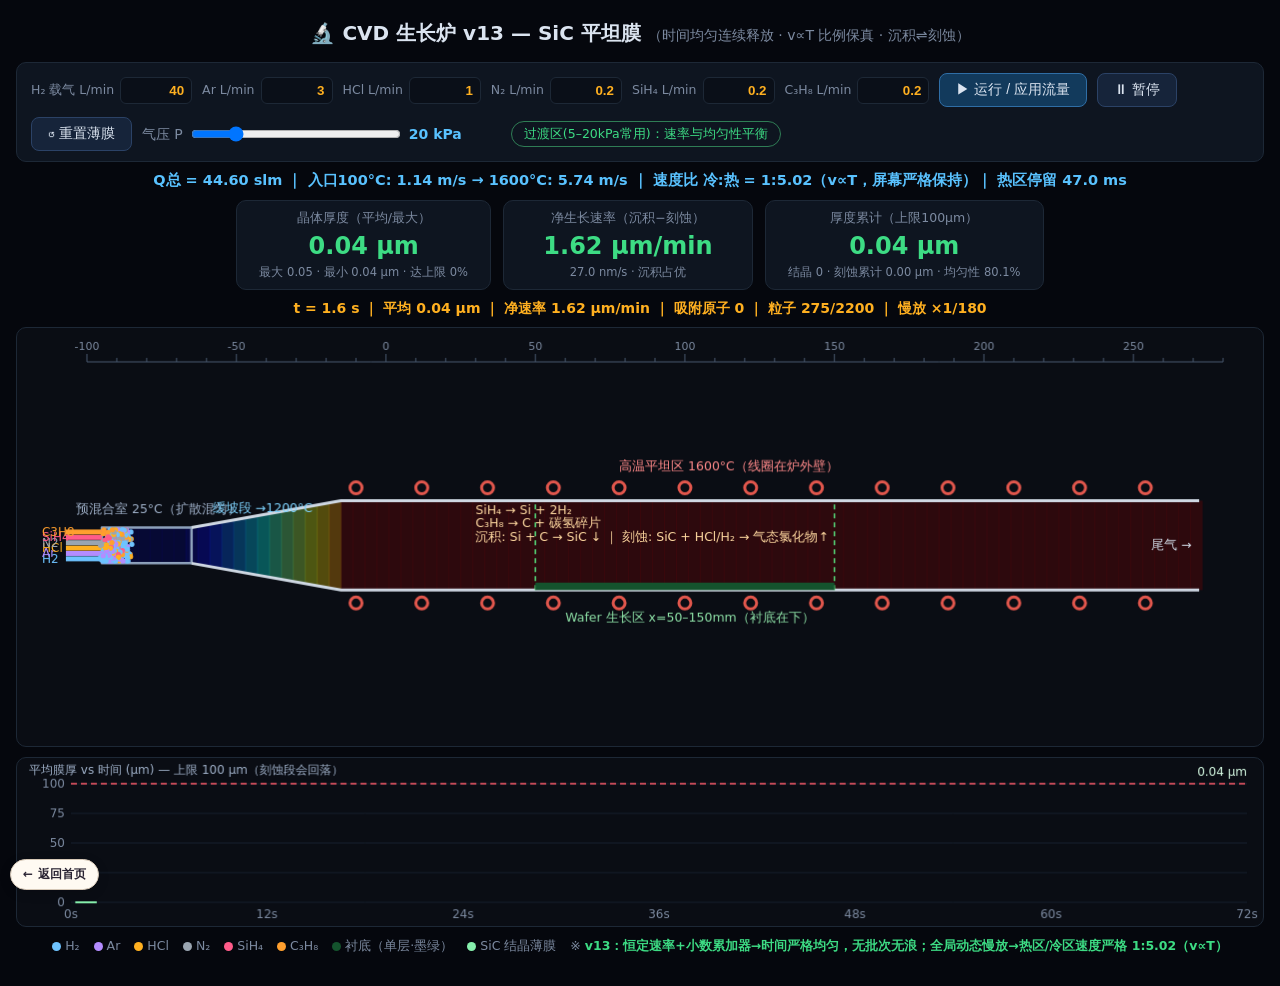
==== commit 5e31b172: "Add files via upload" ====
--- a/indexCVD8h.html
+++ b/indexCVD8h.html
@@ -1,844 +1,853 @@
-<!DOCTYPE html>-
-<html lang="zh-CN">-
-<head>-
-<meta charset="UTF-8">-
-<meta name="viewport" content="width=device-width,initial-scale=1">-
-<title>CVD 生长炉 v13 — 连续均匀释放 · 热区/冷区速度严格成比例</title>-
-<style>-
-  :root{--bg:#05070d;--panel:#0e1520;--line:#1d2836;--tx:#dbe4f0;--dim:#7c8aa0;-
-        --grn:#3ddc84;--cyn:#59c2ff;--amb:#ffb020;--red:#ff5c6c}-
-  *{box-sizing:border-box;margin:0;padding:0}-
-  body{background:var(--bg);color:var(--tx);font:14px/1.5 "Segoe UI","Microsoft YaHei",system-ui,sans-serif;padding:12px 16px 30px}-
-  h1{font-size:20px;text-align:center;margin:6px 0 14px}-
-  h1 small{color:var(--dim);font-weight:400;font-size:14px}-
-  .bar{display:flex;flex-wrap:wrap;gap:10px;align-items:center;background:var(--panel);-
-       border:1px solid var(--line);border-radius:10px;padding:10px 14px;margin-bottom:8px}-
-  .fld{display:flex;align-items:center;gap:6px}-
-  .fld label{color:var(--dim);font-size:12.5px;white-space:nowrap}-
-  .fld input{width:72px;background:#0a0f18;border:1px solid var(--line);color:var(--amb);-
-             font-weight:600;padding:5px 7px;border-radius:6px;text-align:right}-
-  button{background:#16243a;border:1px solid #2b4266;color:var(--tx);padding:7px 16px;-
-         border-radius:8px;cursor:pointer;font-size:14px}-
-  button:hover{background:#1d3151}-
-  button.primary{background:#123a5c;border-color:#2f6ea6}-
-  .pwrap{display:flex;align-items:center;gap:8px}-
-  .pwrap input[type=range]{width:210px}-
-  .pval{color:var(--cyn);font-weight:700;min-width:92px}-
-  .pill{padding:3px 12px;border-radius:999px;font-size:12.5px;border:1px solid}-
-  #toast{color:var(--grn);font-size:13px;min-width:150px}-
-  #phys{color:var(--cyn);font-weight:600;text-align:center;margin:2px 0 8px;font-size:14.5px}-
-  #stat2{color:var(--amb);font-weight:600;text-align:center;margin-bottom:8px}-
-  .cards{display:flex;gap:12px;justify-content:center;margin-bottom:8px;flex-wrap:wrap}-
-  .card{background:var(--panel);border:1px solid var(--line);border-radius:10px;-
-        padding:8px 22px;text-align:center;min-width:250px}-
-  .card .h{color:var(--dim);font-size:12.5px}-
-  .card .v{font-size:24px;font-weight:800;color:var(--grn);font-variant-numeric:tabular-nums}-
-  .card .s{color:var(--dim);font-size:11.5px}-
-  canvas{display:block;width:100%;background:#0a0d14;border:1px solid var(--line);border-radius:10px}-
-  #chart{margin-top:10px;height:170px}-
-  #legend{display:flex;flex-wrap:wrap;gap:14px;justify-content:center;color:var(--dim);-
-          font-size:12.5px;margin-top:10px}-
-  .dot{display:inline-block;width:9px;height:9px;border-radius:50%;margin-right:4px;vertical-align:middle}-
-</style>-
-</head>-
-<body>-
-<h1>🔬 CVD 生长炉 v13 — SiC 平坦膜 <small>（时间均匀连续释放 · v∝T 比例保真 · 沉积⇌刻蚀）</small></h1>-
--
-<div class="bar">-
-  <span class="fld"><label>H₂ 载气 L/min</label><input id="f_H2" value="40"></span>-
-  <span class="fld"><label>Ar L/min</label><input id="f_Ar" value="3"></span>-
-  <span class="fld"><label>HCl L/min</label><input id="f_HCl" value="1"></span>-
-  <span class="fld"><label>N₂ L/min</label><input id="f_N2" value="0.2"></span>-
-  <span class="fld"><label>SiH₄ L/min</label><input id="f_SiH4" value="0.2"></span>-
-  <span class="fld"><label>C₃H₈ L/min</label><input id="f_C3H8" value="0.2"></span>-
-  <button class="primary" id="btnRun">▶ 运行 / 应用流量</button>-
-  <button id="btnPause">⏸ 暂停</button>-
-  <button id="btnReset">↺ 重置薄膜</button>-
-  <span class="pwrap"><label style="color:var(--dim)">气压 P</label>-
-    <input type="range" id="pP" min="1" max="100" step="0.5" value="20">-
-    <span class="pval" id="pVal">20 kPa</span></span>-
-  <span class="pill" id="pill"></span>-
-  <span id="toast"></span>-
-</div>-
--
-<div id="phys"></div>-
-<div class="cards">-
-  <div class="card"><div class="h">晶体厚度（平均/最大）</div><div class="v" id="tAvg">0.00 μm</div><div class="s" id="tSub">平均 0.00 · 最大 0.00 μm</div></div>-
-  <div class="card"><div class="h">净生长速率（沉积−刻蚀）</div><div class="v" id="tRate">0.00 μm/min</div><div class="s" id="tRateS">0.0 nm/s</div></div>-
-  <div class="card"><div class="h">厚度累计（上限100μm）</div><div class="v" id="tNet">0.00 μm</div><div class="s" id="tNetS">结晶事件 0</div></div>-
-</div>-
-<div id="stat2"></div>-
--
-<canvas id="cv"></canvas>-
-<canvas id="chart"></canvas>-
--
-<div id="legend">-
-  <span><i class="dot" style="background:#6ec3ff"></i>H₂</span>-
-  <span><i class="dot" style="background:#b48cff"></i>Ar</span>-
-  <span><i class="dot" style="background:#ffb020"></i>HCl</span>-
-  <span><i class="dot" style="background:#9aa5b1"></i>N₂</span>-
-  <span><i class="dot" style="background:#ff5c8a"></i>SiH₄</span>-
-  <span><i class="dot" style="background:#ff9f2e"></i>C₃H₈</span>-
-  <span><i class="dot" style="background:#14532d"></i>衬底（单层·墨绿）</span>-
-  <span><i class="dot" style="background:#86efac"></i>SiC 结晶薄膜</span>-
-  <span>※ <b style="color:var(--grn)">v13：恒定速率+小数累加器→时间严格均匀，无批次无浪；全局动态慢放→热区/冷区速度严格 1:5.02（v∝T）</b></span>-
-</div>-
--
-<script>-
-'use strict';-
-/* ================= 常量与几何 ================= */-
-const XMIN=-100,XMAX=280;-
-const CHX0=-95,CHX1=-65,TAPX1=-15,EXX=272;-
-const HFLAT=30,HCH=12;-
-const WAF0=50,WAF1=150;-
-const FS=-12.5;-
-const AMAX=2200,PAIRMAX=25,FLASHMAX=80,ADSMAX=240;-
-const SLOW=1/180,VISMAX=140;          // VISMAX 现在只用于全局缩放，不逐粒子截断-
-const GAS={H2:{c:'#6ec3ff',M:2},Ar:{c:'#b48cff',M:40},HCl:{c:'#ffb020',M:36.5},-
-           N2:{c:'#9aa5b1',M:28},SiH4:{c:'#ff5c8a',M:32},C3H8:{c:'#ff9f2e',M:44}};-
-const ORDER=['H2','Ar','HCl','N2','SiH4','C3H8'];-
-const PIPEY=[-4.5,-2.7,-0.9,0.9,2.7,4.5];-
-const SEG=12;-
--
-let F={H2:40,Ar:3,HCl:1,N2:0.2,SiH4:0.2,C3H8:0.2};-
-let P=20, running=true, t=0, capped=false, rateUm=0, thick=0, events=0;-
-let etchLoss=0, ouN=0;-
-let segFac=Array.from({length:SEG},()=>0.85+Math.random()*0.3);-
-let samples=[],sampleAcc=0,facAcc=0;-
-let slowEff=SLOW;                      // ★ 全局动态慢放系数-
--
-/* ================= 几何 / 温度 / 速度 ================= */-
-function halfH(x){-
-  if(x>=TAPX1) return HFLAT/2;-
-  if(x<CHX1) return HCH/2;-
-  const f=(x-CHX1)/(TAPX1-CHX1);-
-  return (HCH+(HFLAT-HCH)*f)/2;-
-}-
-function tempAt(x){-
-  if(x>=TAPX1) return 1600;-
-  if(x<CHX1) return 25;-
-  const f=(x-CHX1)/(TAPX1-CHX1);-
-  return 100+1100*f;-
-}-
-function Qtot(){let s=0;for(const k of ORDER)s+=F[k];return s;}-
-function vAt(Tc){return Qtot()*((Tc+273.15)/273.15)*(101.325/P)/60000/0.0045;}-
-/* 屏幕速度（mm/s）：真实 m/s → ×1000 → ×慢放。★ 先统一算，再全局钳制，比例不破坏 */-
-function vxScreen(Tc){return vAt(Tc)*1000*slowEff;}-
-function updateSlow(){-
-  const vHot=vAt(1600)*1000*SLOW;-
-  slowEff = vHot>VISMAX ? VISMAX/vHot : SLOW;   // 热区超上限→整体放慢，比例不变-
-}-
--
-/* ================= 画布 ================= */-
-const cv=document.getElementById('cv'),ctx=cv.getContext('2d');-
-const chC=document.getElementById('chart'),ct2=chC.getContext('2d');-
-let W=0,H=420,px=3.3,ox=0,oy=210;-
-function resize(){-
-  const dpr=Math.min(2,window.devicePixelRatio||1);-
-  W=cv.getBoundingClientRect().width;-
-  cv.width=W*dpr; cv.height=H*dpr; cv.style.height=H+'px';-
-  ctx.setTransform(dpr,0,0,dpr,0,0);-
-  px=(W-110)/(XMAX-XMIN); ox=70-XMIN*px; oy=H*0.52;-
-  const r2=chC.getBoundingClientRect();-
-  chC.width=r2.width*dpr; chC.height=170*dpr; ct2.setTransform(dpr,0,0,dpr,0,0);-
-}-
-window.addEventListener('resize',resize);-
-const X=x=>x*px+ox, Y=y=>oy-y*px;-
--
-/* ================= 粒子系统 ================= */-
-const parts=[],adsS=[],adsC=[],flashes=[];-
-const acc={}; ORDER.forEach(k=>acc[k]=0);-
-function spawn(g){-
-  if(parts.length>=AMAX) return;-
-  parts.push({g,x:CHX0-1+Math.random()*3,-
-              y:PIPEY[ORDER.indexOf(g)]+(Math.random()-0.5)*1.2,vy:0});-
-}-
-function adsorb(p){-
-  const arr=p.g==='Si'?adsS:adsC;-
-  arr.push({x:p.x,life:2.5});-
-  if(arr.length>ADSMAX) arr.shift();-
-}-
-function segIdx(x){return Math.max(0,Math.min(SEG-1,Math.floor((x-WAF0)/((WAF1-WAF0)/SEG))));}-
-function filmMm(x){return thick*segFac[segIdx(x)]/100*6;}-
--
-/* ================= 物理步进 ================= */-
-function step(dt){-
-  t+=dt;-
-  updateSlow();-
-  /* ★ 连续均匀发射：恒定速率 + 小数累加器（无 sin 波浪、无每帧截断） */-
-  for(const k of ORDER){-
-    if(F[k]<=0){acc[k]=0;continue;}-
-    acc[k]+=20*Math.pow(F[k],0.4)*dt;       // 恒定 R（个/秒），时间严格均匀-
-    let n=Math.floor(acc[k]); acc[k]-=n;    // 攒够1个放1个，小数进位-
-    while(n-->0) spawn(k);-
-  }-
-  for(let i=parts.length-1;i>=0;i--){-
-    const p=parts[i];-
-    const Tk=tempAt(p.x);-
-    p.x+=vxScreen(Tk)*dt;                   // ★ v ∝ T(K)，冷热区严格成比例-
-    const M=p.g==='Si'?28.085:p.g==='C'?12:GAS[p.g].M;-
-    const settle = M>29 ? -(M-29)*0.012 : 0; // 仅 Ar/HCl/C3H8 轻微下沉-
-    const mixBoost=(p.x<CHX1)?1.6:1.0;-
-    p.vy += ((settle-p.vy)*0.35 + (Math.random()-0.5)*130*mixBoost)*dt*3;-
-    p.y+=p.vy*dt;-
-    const hb=halfH(p.x)-0.8;-
-    const bot=(p.x>WAF0&&p.x<WAF1)?FS+filmMm(p.x)+0.5:-hb;-
-    if(p.y>hb){p.y=hb;p.vy=-Math.abs(p.vy)*0.55;}-
-    if(p.y<bot){-
-      p.y=bot; p.vy=Math.abs(p.vy)*0.55;-
-      if((p.g==='Si'||p.g==='C')&&p.x>WAF0&&p.x<WAF1){adsorb(p);parts.splice(i,1);continue;}-
-    }-
-    if(p.x>EXX){parts.splice(i,1);continue;}-
-    if(p.g==='SiH4'&&Tk>900){-
-      const k=4*(Tk-900)/700;-
-      if(Math.random()<1-Math.exp(-k*dt)){p.g='Si';p.vy+=6;}-
-    }else if(p.g==='C3H8'&&Tk>850){-
-      const k=3*(Tk-850)/750;-
-      if(Math.random()<1-Math.exp(-k*dt)){p.g='C';p.vy+=6;}-
-    }-
-  }-
-  /* 结晶配对（有界，防冻结） */-
-  let pairs=0;-
-  for(let i=adsS.length-1;i>=0&&pairs<PAIRMAX;i--){-
-    const s=adsS[i];-
-    for(let j=adsC.length-1;j>=0;j--){-
-      if(Math.abs(adsC[j].x-s.x)<3.2){-
-        events++;-
-        if(flashes.length<FLASHMAX) flashes.push({x:(s.x+adsC[j].x)/2,r:0.4,a:1});-
-        adsC.splice(j,1); adsS.splice(i,1); pairs++; break;-
-      }-
-    }-
-  }-
-  for(let i=adsS.length-1;i>=0;i--){adsS[i].life-=dt;if(adsS[i].life<=0)adsS.splice(i,1);}-
-  for(let i=adsC.length-1;i>=0;i--){adsC[i].life-=dt;if(adsC[i].life<=0)adsC.splice(i,1);}-
-  for(let i=flashes.length-1;i>=0;i--){-
-    const f=flashes[i];f.r+=dt*3;f.a-=dt*2.2;-
-    if(f.a<=0)flashes.splice(i,1);-
-  }-
-  /* 沉积 ⇌ 刻蚀 动态竞争 */-
-  const U=0.30;-
-  const mol=Math.min(F.SiH4*U,F.C3H8*3*U)/22.414;-
-  const baseG=mol*(40.096/3.21)/150*1e4;-
-  const fp=Math.pow(P/20,0.25);-
-  const eta=0.55*F.HCl*Math.sqrt(F.H2/40+0.2)*Math.pow(20/P,0.15);-
-  const eH2=0.08*(F.H2/40);-
-  ouN+=(-ouN*0.8)*dt+(Math.random()-0.5)*1.4*Math.sqrt(dt);-
-  ouN=Math.max(-1.2,Math.min(1.2,ouN));-
-  const puff=1+0.06*Math.sin(t*0.9)+0.04*Math.sin(t*2.3);-
-  const net=(baseG*fp-eta-eH2)*(1+0.18*ouN)*puff;-
-  rateUm=Math.max(-3,Math.min(20,net));-
-  if(rateUm<0){-
-    etchLoss+=-rateUm/60*dt;-
-    if(Math.random()<dt*8&&flashes.length<FLASHMAX)-
-      flashes.push({x:WAF0+Math.random()*(WAF1-WAF0),r:0.3,a:0.9,et:1});-
-  }-
-  thick=Math.min(100,Math.max(0,thick+rateUm/60*dt));-
-  capped=thick>=100;-
-  facAcc+=dt;-
-  if(facAcc>2){facAcc=0;-
-    for(let i=0;i<SEG;i++)-
-      segFac[i]=Math.min(1.18,Math.max(0.82,segFac[i]+(Math.random()-0.5)*0.08));-
-  }-
-  sampleAcc+=dt;-
-  if(sampleAcc>=0.25){sampleAcc=0;samples.push({t,v:thick});-
-    if(samples.length>2400)samples=samples.filter((_,i)=>i%2===0);}-
-}-
--
-/* ================= 绘制 ================= */-
-function jet(v){v=Math.min(1,Math.max(0,v));-
-  const r=Math.round(255*Math.min(1,Math.max(0,1.5-Math.abs(4*v-3))));-
-  const g=Math.round(255*Math.min(1,Math.max(0,1.5-Math.abs(4*v-2))));-
-  const b=Math.round(255*Math.min(1,Math.max(0,1.5-Math.abs(4*v-1))));-
-  return `rgb(${r},${g},${b})`;}-
-function draw(){-
-  ctx.clearRect(0,0,W,H);-
-  ctx.strokeStyle='#4a5a70';ctx.fillStyle='#7c8aa0';ctx.font='11px system-ui';ctx.lineWidth=1;-
-  ctx.beginPath();ctx.moveTo(X(XMIN),34);ctx.lineTo(X(XMAX),34);ctx.stroke();-
-  ctx.textAlign='center';-
-  for(let x=XMIN;x<=XMAX;x+=10){-
-    const big=x%50===0;-
-    ctx.beginPath();ctx.moveTo(X(x),34);ctx.lineTo(X(x),big?26:30);ctx.stroke();-
-    if(big)ctx.fillText(x,X(x),22);-
-  }-
-  ctx.textAlign='left';-
-  ctx.globalAlpha=0.30;-
-  for(let x=CHX0;x<EXX;x+=4){-
-    const hb=halfH(x+2);-
-    ctx.fillStyle=jet((tempAt(x+2)-25)/1575);-
-    ctx.fillRect(X(x),Y(hb),4*px+0.5,2*hb*px);-
-  }-
-  ctx.globalAlpha=1;-
-  ctx.strokeStyle='#e2574d';ctx.lineWidth=3;-
-  for(let x=TAPX1+5;x<=260;x+=22){-
-    ctx.beginPath();ctx.arc(X(x),Y(15)-13,6,0,6.29);ctx.stroke();-
-    ctx.beginPath();ctx.arc(X(x),Y(-15)+13,6,0,6.29);ctx.stroke();-
-  }-
-  ctx.strokeStyle='#8fa3bd';ctx.lineWidth=2.5;-
-  ctx.strokeRect(X(CHX0),Y(6),(CHX1-CHX0)*px,12*px);-
-  ctx.strokeStyle='#cfd8e3';ctx.lineWidth=3;ctx.lineJoin='round';-
-  ctx.beginPath();-
-  ctx.moveTo(X(CHX1),Y(-6));ctx.lineTo(X(TAPX1),Y(-15));ctx.lineTo(X(EXX),Y(-15));-
-  ctx.moveTo(X(CHX1),Y(6)); ctx.lineTo(X(TAPX1),Y(15)); ctx.lineTo(X(EXX),Y(15));-
-  ctx.stroke();-
-  ctx.font='12px system-ui';-
-  ORDER.forEach((k,i)=>{-
-    ctx.fillStyle=GAS[k].c;-
-    ctx.fillRect(X(CHX0)-36,Y(PIPEY[i])-2.5,36,5);-
-    ctx.fillText(k,X(CHX0)-60,Y(PIPEY[i])+4);-
-  });-
-  ctx.strokeStyle='#58e07c';ctx.setLineDash([5,4]);ctx.lineWidth=1.5;-
-  ctx.beginPath();ctx.moveTo(X(WAF0),Y(-15));ctx.lineTo(X(WAF0),Y(15));-
-  ctx.moveTo(X(WAF1),Y(-15));ctx.lineTo(X(WAF1),Y(15));ctx.stroke();-
-  ctx.setLineDash([]);-
-  ctx.fillStyle='#14532d';ctx.fillRect(X(WAF0),Y(FS),(WAF1-WAF0)*px,2.5*px);-
-  for(let i=0;i<SEG;i++){-
-    const x0=WAF0+i*(WAF1-WAF0)/SEG,w=(WAF1-WAF0)/SEG;-
-    const h=thick*segFac[i]/100*6*px;-
-    if(h>0.3){-
-      ctx.fillStyle='#86efac';ctx.fillRect(X(x0),Y(FS)-h,w*px,h);-
-      ctx.fillStyle='#d6fbe4';ctx.fillRect(X(x0),Y(FS)-h,w*px,1.2);-
-    }-
-  }-
-  for(const s of adsS){ctx.fillStyle='#3ddc84';ctx.beginPath();-
-    ctx.arc(X(s.x),Y(FS)-filmMm(s.x)*px-2,2,0,6.29);ctx.fill();}-
-  for(const c of adsC){ctx.fillStyle='#f2f6ff';ctx.beginPath();-
-    ctx.arc(X(c.x),Y(FS)-filmMm(c.x)*px-2,2,0,6.29);ctx.fill();}-
-  for(const f of flashes){-
-    ctx.strokeStyle=f.et?`rgba(255,120,120,${f.a})`:`rgba(174,247,195,${f.a})`;-
-    ctx.lineWidth=1.5;-
-    ctx.beginPath();ctx.arc(X(f.x),Y(FS)-filmMm(f.x)*px-2,f.r*px,0,6.29);ctx.stroke();-
-  }-
-  for(const p of parts){-
-    const col=p.g==='Si'?'#3ddc84':p.g==='C'?'#f2f6ff':GAS[p.g].c;-
-    ctx.fillStyle=col;ctx.beginPath();-
-    ctx.arc(X(p.x),Y(p.y),(p.g==='Si'||p.g==='C')?2.2:2.6,0,6.29);ctx.fill();-
-  }-
-  ctx.fillStyle='#ffd9a0';ctx.font='12.5px system-ui';-
-  ctx.fillText('SiH₄ → Si + 2H₂',X(30),Y(10.5));-
-  ctx.fillText('C₃H₈ → C + 碳氢碎片',X(30),Y(6));-
-  ctx.fillText('沉积: Si + C → SiC ↓ ｜ 刻蚀: SiC + HCl/H₂ → 气态氯化物↑',X(30),Y(1.5));-
-  ctx.fillStyle='#9fb0c8';-
-  ctx.fillText('预混合室 25°C（扩散混匀）',X(CHX0)-26,Y(6)-14);-
-  ctx.fillStyle='#7fd4ff';ctx.fillText('缓坡段 →1200°C',X(-58),Y(halfH(-58))-12);-
-  ctx.fillStyle='#ff8a8a';ctx.fillText('高温平坦区 1600°C（线圈在炉外壁）',X(78),Y(15)-30);-
-  ctx.fillStyle='#8fe3a8';ctx.fillText('Wafer 生长区 x=50–150mm（衬底在下）',X(60),Y(-15)+32);-
-  ctx.fillStyle='#cfd8e3';ctx.fillText('尾气 →',X(256),Y(0)+4);-
-  if(capped){ctx.fillStyle='#ff5c6c';ctx.font='bold 14px system-ui';-
-    ctx.fillText('★ 膜厚已达 100 μm 上限（刻蚀仍可使其变薄）',X(70),Y(13.5));}-
-  drawChart();-
-}-
-function drawChart(){-
-  const w=chC.getBoundingClientRect().width,h=170;-
-  ct2.clearRect(0,0,w,h);-
-  ct2.fillStyle='#9fb0c8';ct2.font='12px system-ui';ct2.textAlign='left';-
-  ct2.fillText('平均膜厚 vs 时间 (μm) — 上限 100 μm（刻蚀段会回落）',12,16);-
-  const L=54,Rm=16,T=26,B=24,pw=w-L-Rm,ph=h-T-B;-
-  const tx=Math.max(72,t);-
-  ct2.strokeStyle='#17202e';ct2.fillStyle='#7c8aa0';ct2.lineWidth=1;ct2.textAlign='right';-
-  for(let v=0;v<=100;v+=25){-
-    const y=T+ph-ph*v/100;-
-    ct2.beginPath();ct2.moveTo(L,y);ct2.lineTo(w-Rm,y);ct2.stroke();-
-    ct2.fillText(v,L-6,y+4);-
-  }-
-  const stepT=[6,12,24,60].find(s=>tx/s<=7)||60;-
-  ct2.textAlign='center';-
-  for(let s=0;s<=tx;s+=stepT){-
-    const x=L+pw*s/tx;-
-    ct2.fillText(s+'s',x,h-8);-
-  }-
-  ct2.strokeStyle='#ff5c6c';ct2.setLineDash([6,4]);ct2.lineWidth=1.5;-
-  ct2.beginPath();ct2.moveTo(L,T);ct2.lineTo(w-Rm,T);ct2.stroke();ct2.setLineDash([]);-
-  if(samples.length>1){-
-    ct2.strokeStyle='#86efac';ct2.lineWidth=2;ct2.beginPath();-
-    for(let i=0;i<samples.length;i++){-
-      const x=L+pw*samples[i].t/tx, y=T+ph-ph*Math.min(100,samples[i].v)/100;-
-      i?ct2.lineTo(x,y):ct2.moveTo(x,y);-
-    }-
-    ct2.stroke();-
-  }-
-  ct2.fillStyle='#d6fbe4';ct2.textAlign='right';-
-  ct2.fillText(thick.toFixed(2)+' μm',w-Rm,T-8);-
-}-
--
-/* ================= HUD ================= */-
-const $=id=>document.getElementById(id);-
-function updateHUD(){-
-  const segs=segFac.map(f=>thick*f);-
-  const mx=Math.max(...segs),mn=Math.min(...segs);-
-  const uni=Math.max(0,(1-(mx-mn)/(thick||1))*100);-
-  $('tAvg').textContent=thick.toFixed(2)+' μm';-
-  $('tSub').textContent=`最大 ${mx.toFixed(2)} · 最小 ${mn.toFixed(2)} μm · 达上限 ${thick.toFixed(0)}%`;-
-  const r=rateUm, rEl=$('tRate');-
-  rEl.textContent=r.toFixed(2)+' μm/min';-
-  rEl.style.color=r<0?'var(--red)':'var(--grn)';-
-  $('tRateS').textContent=r<0?`${(r*16.667).toFixed(1)} nm/s · ⚠ 刻蚀占优（膜变薄）`-
-                             :`${(r*16.667).toFixed(1)} nm/s · 沉积占优`;-
-  $('tNet').textContent=thick.toFixed(2)+' μm';-
-  $('tNetS').textContent=`结晶 ${events} · 刻蚀累计 ${etchLoss.toFixed(2)} μm · 均匀性 ${uni.toFixed(1)}%`;-
-  const Q=Qtot(),v1=vAt(100),v3=vAt(1600),ratio=(1873.15/373.15);-
-  $('phys').textContent=`Q总 = ${Q.toFixed(2)} slm ｜ 入口100°C: ${v1.toFixed(2)} m/s → 1600°C: ${v3.toFixed(2)} m/s ｜ 速度比 冷:热 = 1:${ratio.toFixed(2)}（v∝T，屏幕严格保持）｜ 热区停留 ${(270/v3).toFixed(1)} ms`;-
-  $('stat2').textContent=`t = ${t.toFixed(1)} s ｜ 平均 ${thick.toFixed(2)} μm ｜ 净速率 ${r.toFixed(2)} μm/min ｜ 吸附原子 ${adsS.length+adsC.length} ｜ 粒子 ${parts.length}/${AMAX} ｜ 慢放 ×${(slowEff*180).toFixed(0)}/180`;-
-  const pill=$('pill');-
-  if(r<0){pill.textContent='⚠ 净刻蚀模式：HCl 过量，膜被腐蚀';pill.style.cssText='color:#ff5c6c;border-color:#8a2f38';}-
-  else if(P<5){pill.textContent='低压：直线飞行 · 沉积集中';pill.style.cssText='color:#59c2ff;border-color:#2f6ea6';}-
-  else if(P<=20){pill.textContent='过渡区(5–20kPa常用)：速率与均匀性平衡';pill.style.cssText='color:#3ddc84;border-color:#2f7d55';}-
-  else{pill.textContent='常压附近：扩散混合强 · 均匀性好';pill.style.cssText='color:#ffb020;border-color:#8a6a1f';}-
-}-
--
-/* ================= 控件 ================= */-
-function applyFlows(){-
-  for(const k of ORDER){-
-    let v=parseFloat($('f_'+k).value);-
-    if(!isFinite(v)||v<0)v=0;-
-    F[k]=v;-
-  }-
-}-
-$('btnRun').onclick=()=>{applyFlows();running=true;$('btnPause').textContent='⏸ 暂停';-
-  $('toast').textContent='✔ 流量已应用';-
-  setTimeout(()=>$('toast').textContent='',2500);};-
-$('btnPause').onclick=()=>{running=!running;-
-  $('btnPause').textContent=running?'⏸ 暂停':'▶ 继续';};-
-$('btnReset').onclick=()=>{thick=0;events=0;t=0;capped=false;samples=[];-
-  etchLoss=0;ouN=0;-
-  flashes.length=0;adsS.length=0;adsC.length=0;-
-  segFac=Array.from({length:SEG},()=>0.85+Math.random()*0.3);-
-  $('toast').textContent='膜厚已重置';setTimeout(()=>$('toast').textContent='',2000);};-
-$('pP').oninput=e=>{P=parseFloat(e.target.value);$('pVal').textContent=P+' kPa';};-
--
-/* ================= 主循环 ================= */-
-let last=performance.now();-
-function frame(now){-
-  let dt=(now-last)/1000; last=now;-
-  if(!(dt>0))dt=0.016;-
-  if(dt>0.05)dt=0.05;-
-  if(running)step(dt);-
-  draw();updateHUD();-
-  requestAnimationFrame(frame);-
-}-
-applyFlows();resize();-
-requestAnimationFrame(frame);-
-</script>+<!DOCTYPE html>
+
+<html lang="zh-CN">
+
+<head>
+
+<meta charset="UTF-8">
+
+<meta name="viewport" content="width=device-width,initial-scale=1">
+
+<title>CVD 生长炉 v13 — 连续均匀释放 · 热区/冷区速度严格成比例</title>
+
+<style>
+
+  :root{--bg:#05070d;--panel:#0e1520;--line:#1d2836;--tx:#dbe4f0;--dim:#7c8aa0;
+
+        --grn:#3ddc84;--cyn:#59c2ff;--amb:#ffb020;--red:#ff5c6c}
+
+  *{box-sizing:border-box;margin:0;padding:0}
+
+  body{background:var(--bg);color:var(--tx);font:14px/1.5 "Segoe UI","Microsoft YaHei",system-ui,sans-serif;padding:12px 16px 30px}
+
+  h1{font-size:20px;text-align:center;margin:6px 0 14px}
+
+  h1 small{color:var(--dim);font-weight:400;font-size:14px}
+
+  .bar{display:flex;flex-wrap:wrap;gap:10px;align-items:center;background:var(--panel);
+
+       border:1px solid var(--line);border-radius:10px;padding:10px 14px;margin-bottom:8px}
+
+  .fld{display:flex;align-items:center;gap:6px}
+
+  .fld label{color:var(--dim);font-size:12.5px;white-space:nowrap}
+
+  .fld input{width:72px;background:#0a0f18;border:1px solid var(--line);color:var(--amb);
+
+             font-weight:600;padding:5px 7px;border-radius:6px;text-align:right}
+
+  button{background:#16243a;border:1px solid #2b4266;color:var(--tx);padding:7px 16px;
+
+         border-radius:8px;cursor:pointer;font-size:14px}
+
+  button:hover{background:#1d3151}
+
+  button.primary{background:#123a5c;border-color:#2f6ea6}
+
+  .pwrap{display:flex;align-items:center;gap:8px}
+
+  .pwrap input[type=range]{width:210px}
+
+  .pval{color:var(--cyn);font-weight:700;min-width:92px}
+
+  .pill{padding:3px 12px;border-radius:999px;font-size:12.5px;border:1px solid}
+
+  #toast{color:var(--grn);font-size:13px;min-width:150px}
+
+  #phys{color:var(--cyn);font-weight:600;text-align:center;margin:2px 0 8px;font-size:14.5px}
+
+  #stat2{color:var(--amb);font-weight:600;text-align:center;margin-bottom:8px}
+
+  .cards{display:flex;gap:12px;justify-content:center;margin-bottom:8px;flex-wrap:wrap}
+
+  .card{background:var(--panel);border:1px solid var(--line);border-radius:10px;
+
+        padding:8px 22px;text-align:center;min-width:250px}
+
+  .card .h{color:var(--dim);font-size:12.5px}
+
+  .card .v{font-size:24px;font-weight:800;color:var(--grn);font-variant-numeric:tabular-nums}
+
+  .card .s{color:var(--dim);font-size:11.5px}
+
+  canvas{display:block;width:100%;background:#0a0d14;border:1px solid var(--line);border-radius:10px}
+
+  #chart{margin-top:10px;height:170px}
+
+  #legend{display:flex;flex-wrap:wrap;gap:14px;justify-content:center;color:var(--dim);
+
+          font-size:12.5px;margin-top:10px}
+
+  .dot{display:inline-block;width:9px;height:9px;border-radius:50%;margin-right:4px;vertical-align:middle}
+
+</style>
+
+
+<style id="sss-gateway-home-style">
+a.sss-gateway-home{display:inline-flex!important;align-items:center!important;justify-content:center!important;gap:5px!important;box-sizing:border-box!important;width:auto!important;min-width:0!important;height:auto!important;margin:0!important;padding:6px 12px!important;border:1px solid #d6c8b7!important;border-radius:999px!important;background:#fffaf2!important;color:#292332!important;font:700 12px/1.4 system-ui,-apple-system,"Segoe UI",sans-serif!important;text-decoration:none!important;text-shadow:none!important;white-space:nowrap!important;box-shadow:0 3px 12px #0002!important;cursor:pointer!important;pointer-events:auto!important}
+a.sss-gateway-home:focus-visible{outline:2px solid #7b5fb0!important;outline-offset:3px!important}
+a.sss-gateway-home:hover{background:#f1e5d5!important}
+a.sss-gateway-home-floating{position:fixed!important;left:max(10px,env(safe-area-inset-left))!important;bottom:max(10px,env(safe-area-inset-bottom))!important;top:auto!important;right:auto!important;z-index:2147483000!important;max-width:calc(100vw - 20px)!important}
+</style>
+</head>
+
+<body>
+
+<h1>🔬 CVD 生长炉 v13 — SiC 平坦膜 <small>（时间均匀连续释放 · v∝T 比例保真 · 沉积⇌刻蚀）</small></h1>
+
+
+
+<div class="bar">
+
+  <span class="fld"><label>H₂ 载气 L/min</label><input id="f_H2" value="40"></span>
+
+  <span class="fld"><label>Ar L/min</label><input id="f_Ar" value="3"></span>
+
+  <span class="fld"><label>HCl L/min</label><input id="f_HCl" value="1"></span>
+
+  <span class="fld"><label>N₂ L/min</label><input id="f_N2" value="0.2"></span>
+
+  <span class="fld"><label>SiH₄ L/min</label><input id="f_SiH4" value="0.2"></span>
+
+  <span class="fld"><label>C₃H₈ L/min</label><input id="f_C3H8" value="0.2"></span>
+
+  <button class="primary" id="btnRun">▶ 运行 / 应用流量</button>
+
+  <button id="btnPause">⏸ 暂停</button>
+
+  <button id="btnReset">↺ 重置薄膜</button>
+
+  <span class="pwrap"><label style="color:var(--dim)">气压 P</label>
+
+    <input type="range" id="pP" min="1" max="100" step="0.5" value="20">
+
+    <span class="pval" id="pVal">20 kPa</span></span>
+
+  <span class="pill" id="pill"></span>
+
+  <span id="toast"></span>
+
+</div>
+
+
+
+<div id="phys"></div>
+
+<div class="cards">
+
+  <div class="card"><div class="h">晶体厚度（平均/最大）</div><div class="v" id="tAvg">0.00 μm</div><div class="s" id="tSub">平均 0.00 · 最大 0.00 μm</div></div>
+
+  <div class="card"><div class="h">净生长速率（沉积−刻蚀）</div><div class="v" id="tRate">0.00 μm/min</div><div class="s" id="tRateS">0.0 nm/s</div></div>
+
+  <div class="card"><div class="h">厚度累计（上限100μm）</div><div class="v" id="tNet">0.00 μm</div><div class="s" id="tNetS">结晶事件 0</div></div>
+
+</div>
+
+<div id="stat2"></div>
+
+
+
+<canvas id="cv"></canvas>
+
+<canvas id="chart"></canvas>
+
+
+
+<div id="legend">
+
+  <span><i class="dot" style="background:#6ec3ff"></i>H₂</span>
+
+  <span><i class="dot" style="background:#b48cff"></i>Ar</span>
+
+  <span><i class="dot" style="background:#ffb020"></i>HCl</span>
+
+  <span><i class="dot" style="background:#9aa5b1"></i>N₂</span>
+
+  <span><i class="dot" style="background:#ff5c8a"></i>SiH₄</span>
+
+  <span><i class="dot" style="background:#ff9f2e"></i>C₃H₈</span>
+
+  <span><i class="dot" style="background:#14532d"></i>衬底（单层·墨绿）</span>
+
+  <span><i class="dot" style="background:#86efac"></i>SiC 结晶薄膜</span>
+
+  <span>※ <b style="color:var(--grn)">v13：恒定速率+小数累加器→时间严格均匀，无批次无浪；全局动态慢放→热区/冷区速度严格 1:5.02（v∝T）</b></span>
+
+</div>
+
+
+
+<script>
+
+'use strict';
+
+/* ================= 常量与几何 ================= */
+
+const XMIN=-100,XMAX=280;
+
+const CHX0=-95,CHX1=-65,TAPX1=-15,EXX=272;
+
+const HFLAT=30,HCH=12;
+
+const WAF0=50,WAF1=150;
+
+const FS=-12.5;
+
+const AMAX=2200,PAIRMAX=25,FLASHMAX=80,ADSMAX=240;
+
+const SLOW=1/180,VISMAX=140;          // VISMAX 现在只用于全局缩放，不逐粒子截断
+
+const GAS={H2:{c:'#6ec3ff',M:2},Ar:{c:'#b48cff',M:40},HCl:{c:'#ffb020',M:36.5},
+
+           N2:{c:'#9aa5b1',M:28},SiH4:{c:'#ff5c8a',M:32},C3H8:{c:'#ff9f2e',M:44}};
+
+const ORDER=['H2','Ar','HCl','N2','SiH4','C3H8'];
+
+const PIPEY=[-4.5,-2.7,-0.9,0.9,2.7,4.5];
+
+const SEG=12;
+
+
+
+let F={H2:40,Ar:3,HCl:1,N2:0.2,SiH4:0.2,C3H8:0.2};
+
+let P=20, running=true, t=0, capped=false, rateUm=0, thick=0, events=0;
+
+let etchLoss=0, ouN=0;
+
+let segFac=Array.from({length:SEG},()=>0.85+Math.random()*0.3);
+
+let samples=[],sampleAcc=0,facAcc=0;
+
+let slowEff=SLOW;                      // ★ 全局动态慢放系数
+
+
+
+/* ================= 几何 / 温度 / 速度 ================= */
+
+function halfH(x){
+
+  if(x>=TAPX1) return HFLAT/2;
+
+  if(x<CHX1) return HCH/2;
+
+  const f=(x-CHX1)/(TAPX1-CHX1);
+
+  return (HCH+(HFLAT-HCH)*f)/2;
+
+}
+
+function tempAt(x){
+
+  if(x>=TAPX1) return 1600;
+
+  if(x<CHX1) return 25;
+
+  const f=(x-CHX1)/(TAPX1-CHX1);
+
+  return 100+1100*f;
+
+}
+
+function Qtot(){let s=0;for(const k of ORDER)s+=F[k];return s;}
+
+function vAt(Tc){return Qtot()*((Tc+273.15)/273.15)*(101.325/P)/60000/0.0045;}
+
+/* 屏幕速度（mm/s）：真实 m/s → ×1000 → ×慢放。★ 先统一算，再全局钳制，比例不破坏 */
+
+function vxScreen(Tc){return vAt(Tc)*1000*slowEff;}
+
+function updateSlow(){
+
+  const vHot=vAt(1600)*1000*SLOW;
+
+  slowEff = vHot>VISMAX ? VISMAX/vHot : SLOW;   // 热区超上限→整体放慢，比例不变
+
+}
+
+
+
+/* ================= 画布 ================= */
+
+const cv=document.getElementById('cv'),ctx=cv.getContext('2d');
+
+const chC=document.getElementById('chart'),ct2=chC.getContext('2d');
+
+let W=0,H=420,px=3.3,ox=0,oy=210;
+
+function resize(){
+
+  const dpr=Math.min(2,window.devicePixelRatio||1);
+
+  W=cv.getBoundingClientRect().width;
+
+  cv.width=W*dpr; cv.height=H*dpr; cv.style.height=H+'px';
+
+  ctx.setTransform(dpr,0,0,dpr,0,0);
+
+  px=(W-110)/(XMAX-XMIN); ox=70-XMIN*px; oy=H*0.52;
+
+  const r2=chC.getBoundingClientRect();
+
+  chC.width=r2.width*dpr; chC.height=170*dpr; ct2.setTransform(dpr,0,0,dpr,0,0);
+
+}
+
+window.addEventListener('resize',resize);
+
+const X=x=>x*px+ox, Y=y=>oy-y*px;
+
+
+
+/* ================= 粒子系统 ================= */
+
+const parts=[],adsS=[],adsC=[],flashes=[];
+
+const acc={}; ORDER.forEach(k=>acc[k]=0);
+
+function spawn(g){
+
+  if(parts.length>=AMAX) return;
+
+  parts.push({g,x:CHX0-1+Math.random()*3,
+
+              y:PIPEY[ORDER.indexOf(g)]+(Math.random()-0.5)*1.2,vy:0});
+
+}
+
+function adsorb(p){
+
+  const arr=p.g==='Si'?adsS:adsC;
+
+  arr.push({x:p.x,life:2.5});
+
+  if(arr.length>ADSMAX) arr.shift();
+
+}
+
+function segIdx(x){return Math.max(0,Math.min(SEG-1,Math.floor((x-WAF0)/((WAF1-WAF0)/SEG))));}
+
+function filmMm(x){return thick*segFac[segIdx(x)]/100*6;}
+
+
+
+/* ================= 物理步进 ================= */
+
+function step(dt){
+
+  t+=dt;
+
+  updateSlow();
+
+  /* ★ 连续均匀发射：恒定速率 + 小数累加器（无 sin 波浪、无每帧截断） */
+
+  for(const k of ORDER){
+
+    if(F[k]<=0){acc[k]=0;continue;}
+
+    acc[k]+=20*Math.pow(F[k],0.4)*dt;       // 恒定 R（个/秒），时间严格均匀
+
+    let n=Math.floor(acc[k]); acc[k]-=n;    // 攒够1个放1个，小数进位
+
+    while(n-->0) spawn(k);
+
+  }
+
+  for(let i=parts.length-1;i>=0;i--){
+
+    const p=parts[i];
+
+    const Tk=tempAt(p.x);
+
+    p.x+=vxScreen(Tk)*dt;                   // ★ v ∝ T(K)，冷热区严格成比例
+
+    const M=p.g==='Si'?28.085:p.g==='C'?12:GAS[p.g].M;
+
+    const settle = M>29 ? -(M-29)*0.012 : 0; // 仅 Ar/HCl/C3H8 轻微下沉
+
+    const mixBoost=(p.x<CHX1)?1.6:1.0;
+
+    p.vy += ((settle-p.vy)*0.35 + (Math.random()-0.5)*130*mixBoost)*dt*3;
+
+    p.y+=p.vy*dt;
+
+    const hb=halfH(p.x)-0.8;
+
+    const bot=(p.x>WAF0&&p.x<WAF1)?FS+filmMm(p.x)+0.5:-hb;
+
+    if(p.y>hb){p.y=hb;p.vy=-Math.abs(p.vy)*0.55;}
+
+    if(p.y<bot){
+
+      p.y=bot; p.vy=Math.abs(p.vy)*0.55;
+
+      if((p.g==='Si'||p.g==='C')&&p.x>WAF0&&p.x<WAF1){adsorb(p);parts.splice(i,1);continue;}
+
+    }
+
+    if(p.x>EXX){parts.splice(i,1);continue;}
+
+    if(p.g==='SiH4'&&Tk>900){
+
+      const k=4*(Tk-900)/700;
+
+      if(Math.random()<1-Math.exp(-k*dt)){p.g='Si';p.vy+=6;}
+
+    }else if(p.g==='C3H8'&&Tk>850){
+
+      const k=3*(Tk-850)/750;
+
+      if(Math.random()<1-Math.exp(-k*dt)){p.g='C';p.vy+=6;}
+
+    }
+
+  }
+
+  /* 结晶配对（有界，防冻结） */
+
+  let pairs=0;
+
+  for(let i=adsS.length-1;i>=0&&pairs<PAIRMAX;i--){
+
+    const s=adsS[i];
+
+    for(let j=adsC.length-1;j>=0;j--){
+
+      if(Math.abs(adsC[j].x-s.x)<3.2){
+
+        events++;
+
+        if(flashes.length<FLASHMAX) flashes.push({x:(s.x+adsC[j].x)/2,r:0.4,a:1});
+
+        adsC.splice(j,1); adsS.splice(i,1); pairs++; break;
+
+      }
+
+    }
+
+  }
+
+  for(let i=adsS.length-1;i>=0;i--){adsS[i].life-=dt;if(adsS[i].life<=0)adsS.splice(i,1);}
+
+  for(let i=adsC.length-1;i>=0;i--){adsC[i].life-=dt;if(adsC[i].life<=0)adsC.splice(i,1);}
+
+  for(let i=flashes.length-1;i>=0;i--){
+
+    const f=flashes[i];f.r+=dt*3;f.a-=dt*2.2;
+
+    if(f.a<=0)flashes.splice(i,1);
+
+  }
+
+  /* 沉积 ⇌ 刻蚀 动态竞争 */
+
+  const U=0.30;
+
+  const mol=Math.min(F.SiH4*U,F.C3H8*3*U)/22.414;
+
+  const baseG=mol*(40.096/3.21)/150*1e4;
+
+  const fp=Math.pow(P/20,0.25);
+
+  const eta=0.55*F.HCl*Math.sqrt(F.H2/40+0.2)*Math.pow(20/P,0.15);
+
+  const eH2=0.08*(F.H2/40);
+
+  ouN+=(-ouN*0.8)*dt+(Math.random()-0.5)*1.4*Math.sqrt(dt);
+
+  ouN=Math.max(-1.2,Math.min(1.2,ouN));
+
+  const puff=1+0.06*Math.sin(t*0.9)+0.04*Math.sin(t*2.3);
+
+  const net=(baseG*fp-eta-eH2)*(1+0.18*ouN)*puff;
+
+  rateUm=Math.max(-3,Math.min(20,net));
+
+  if(rateUm<0){
+
+    etchLoss+=-rateUm/60*dt;
+
+    if(Math.random()<dt*8&&flashes.length<FLASHMAX)
+
+      flashes.push({x:WAF0+Math.random()*(WAF1-WAF0),r:0.3,a:0.9,et:1});
+
+  }
+
+  thick=Math.min(100,Math.max(0,thick+rateUm/60*dt));
+
+  capped=thick>=100;
+
+  facAcc+=dt;
+
+  if(facAcc>2){facAcc=0;
+
+    for(let i=0;i<SEG;i++)
+
+      segFac[i]=Math.min(1.18,Math.max(0.82,segFac[i]+(Math.random()-0.5)*0.08));
+
+  }
+
+  sampleAcc+=dt;
+
+  if(sampleAcc>=0.25){sampleAcc=0;samples.push({t,v:thick});
+
+    if(samples.length>2400)samples=samples.filter((_,i)=>i%2===0);}
+
+}
+
+
+
+/* ================= 绘制 ================= */
+
+function jet(v){v=Math.min(1,Math.max(0,v));
+
+  const r=Math.round(255*Math.min(1,Math.max(0,1.5-Math.abs(4*v-3))));
+
+  const g=Math.round(255*Math.min(1,Math.max(0,1.5-Math.abs(4*v-2))));
+
+  const b=Math.round(255*Math.min(1,Math.max(0,1.5-Math.abs(4*v-1))));
+
+  return `rgb(${r},${g},${b})`;}
+
+function draw(){
+
+  ctx.clearRect(0,0,W,H);
+
+  ctx.strokeStyle='#4a5a70';ctx.fillStyle='#7c8aa0';ctx.font='11px system-ui';ctx.lineWidth=1;
+
+  ctx.beginPath();ctx.moveTo(X(XMIN),34);ctx.lineTo(X(XMAX),34);ctx.stroke();
+
+  ctx.textAlign='center';
+
+  for(let x=XMIN;x<=XMAX;x+=10){
+
+    const big=x%50===0;
+
+    ctx.beginPath();ctx.moveTo(X(x),34);ctx.lineTo(X(x),big?26:30);ctx.stroke();
+
+    if(big)ctx.fillText(x,X(x),22);
+
+  }
+
+  ctx.textAlign='left';
+
+  ctx.globalAlpha=0.30;
+
+  for(let x=CHX0;x<EXX;x+=4){
+
+    const hb=halfH(x+2);
+
+    ctx.fillStyle=jet((tempAt(x+2)-25)/1575);
+
+    ctx.fillRect(X(x),Y(hb),4*px+0.5,2*hb*px);
+
+  }
+
+  ctx.globalAlpha=1;
+
+  ctx.strokeStyle='#e2574d';ctx.lineWidth=3;
+
+  for(let x=TAPX1+5;x<=260;x+=22){
+
+    ctx.beginPath();ctx.arc(X(x),Y(15)-13,6,0,6.29);ctx.stroke();
+
+    ctx.beginPath();ctx.arc(X(x),Y(-15)+13,6,0,6.29);ctx.stroke();
+
+  }
+
+  ctx.strokeStyle='#8fa3bd';ctx.lineWidth=2.5;
+
+  ctx.strokeRect(X(CHX0),Y(6),(CHX1-CHX0)*px,12*px);
+
+  ctx.strokeStyle='#cfd8e3';ctx.lineWidth=3;ctx.lineJoin='round';
+
+  ctx.beginPath();
+
+  ctx.moveTo(X(CHX1),Y(-6));ctx.lineTo(X(TAPX1),Y(-15));ctx.lineTo(X(EXX),Y(-15));
+
+  ctx.moveTo(X(CHX1),Y(6)); ctx.lineTo(X(TAPX1),Y(15)); ctx.lineTo(X(EXX),Y(15));
+
+  ctx.stroke();
+
+  ctx.font='12px system-ui';
+
+  ORDER.forEach((k,i)=>{
+
+    ctx.fillStyle=GAS[k].c;
+
+    ctx.fillRect(X(CHX0)-36,Y(PIPEY[i])-2.5,36,5);
+
+    ctx.fillText(k,X(CHX0)-60,Y(PIPEY[i])+4);
+
+  });
+
+  ctx.strokeStyle='#58e07c';ctx.setLineDash([5,4]);ctx.lineWidth=1.5;
+
+  ctx.beginPath();ctx.moveTo(X(WAF0),Y(-15));ctx.lineTo(X(WAF0),Y(15));
+
+  ctx.moveTo(X(WAF1),Y(-15));ctx.lineTo(X(WAF1),Y(15));ctx.stroke();
+
+  ctx.setLineDash([]);
+
+  ctx.fillStyle='#14532d';ctx.fillRect(X(WAF0),Y(FS),(WAF1-WAF0)*px,2.5*px);
+
+  for(let i=0;i<SEG;i++){
+
+    const x0=WAF0+i*(WAF1-WAF0)/SEG,w=(WAF1-WAF0)/SEG;
+
+    const h=thick*segFac[i]/100*6*px;
+
+    if(h>0.3){
+
+      ctx.fillStyle='#86efac';ctx.fillRect(X(x0),Y(FS)-h,w*px,h);
+
+      ctx.fillStyle='#d6fbe4';ctx.fillRect(X(x0),Y(FS)-h,w*px,1.2);
+
+    }
+
+  }
+
+  for(const s of adsS){ctx.fillStyle='#3ddc84';ctx.beginPath();
+
+    ctx.arc(X(s.x),Y(FS)-filmMm(s.x)*px-2,2,0,6.29);ctx.fill();}
+
+  for(const c of adsC){ctx.fillStyle='#f2f6ff';ctx.beginPath();
+
+    ctx.arc(X(c.x),Y(FS)-filmMm(c.x)*px-2,2,0,6.29);ctx.fill();}
+
+  for(const f of flashes){
+
+    ctx.strokeStyle=f.et?`rgba(255,120,120,${f.a})`:`rgba(174,247,195,${f.a})`;
+
+    ctx.lineWidth=1.5;
+
+    ctx.beginPath();ctx.arc(X(f.x),Y(FS)-filmMm(f.x)*px-2,f.r*px,0,6.29);ctx.stroke();
+
+  }
+
+  for(const p of parts){
+
+    const col=p.g==='Si'?'#3ddc84':p.g==='C'?'#f2f6ff':GAS[p.g].c;
+
+    ctx.fillStyle=col;ctx.beginPath();
+
+    ctx.arc(X(p.x),Y(p.y),(p.g==='Si'||p.g==='C')?2.2:2.6,0,6.29);ctx.fill();
+
+  }
+
+  ctx.fillStyle='#ffd9a0';ctx.font='12.5px system-ui';
+
+  ctx.fillText('SiH₄ → Si + 2H₂',X(30),Y(10.5));
+
+  ctx.fillText('C₃H₈ → C + 碳氢碎片',X(30),Y(6));
+
+  ctx.fillText('沉积: Si + C → SiC ↓ ｜ 刻蚀: SiC + HCl/H₂ → 气态氯化物↑',X(30),Y(1.5));
+
+  ctx.fillStyle='#9fb0c8';
+
+  ctx.fillText('预混合室 25°C（扩散混匀）',X(CHX0)-26,Y(6)-14);
+
+  ctx.fillStyle='#7fd4ff';ctx.fillText('缓坡段 →1200°C',X(-58),Y(halfH(-58))-12);
+
+  ctx.fillStyle='#ff8a8a';ctx.fillText('高温平坦区 1600°C（线圈在炉外壁）',X(78),Y(15)-30);
+
+  ctx.fillStyle='#8fe3a8';ctx.fillText('Wafer 生长区 x=50–150mm（衬底在下）',X(60),Y(-15)+32);
+
+  ctx.fillStyle='#cfd8e3';ctx.fillText('尾气 →',X(256),Y(0)+4);
+
+  if(capped){ctx.fillStyle='#ff5c6c';ctx.font='bold 14px system-ui';
+
+    ctx.fillText('★ 膜厚已达 100 μm 上限（刻蚀仍可使其变薄）',X(70),Y(13.5));}
+
+  drawChart();
+
+}
+
+function drawChart(){
+
+  const w=chC.getBoundingClientRect().width,h=170;
+
+  ct2.clearRect(0,0,w,h);
+
+  ct2.fillStyle='#9fb0c8';ct2.font='12px system-ui';ct2.textAlign='left';
+
+  ct2.fillText('平均膜厚 vs 时间 (μm) — 上限 100 μm（刻蚀段会回落）',12,16);
+
+  const L=54,Rm=16,T=26,B=24,pw=w-L-Rm,ph=h-T-B;
+
+  const tx=Math.max(72,t);
+
+  ct2.strokeStyle='#17202e';ct2.fillStyle='#7c8aa0';ct2.lineWidth=1;ct2.textAlign='right';
+
+  for(let v=0;v<=100;v+=25){
+
+    const y=T+ph-ph*v/100;
+
+    ct2.beginPath();ct2.moveTo(L,y);ct2.lineTo(w-Rm,y);ct2.stroke();
+
+    ct2.fillText(v,L-6,y+4);
+
+  }
+
+  const stepT=[6,12,24,60].find(s=>tx/s<=7)||60;
+
+  ct2.textAlign='center';
+
+  for(let s=0;s<=tx;s+=stepT){
+
+    const x=L+pw*s/tx;
+
+    ct2.fillText(s+'s',x,h-8);
+
+  }
+
+  ct2.strokeStyle='#ff5c6c';ct2.setLineDash([6,4]);ct2.lineWidth=1.5;
+
+  ct2.beginPath();ct2.moveTo(L,T);ct2.lineTo(w-Rm,T);ct2.stroke();ct2.setLineDash([]);
+
+  if(samples.length>1){
+
+    ct2.strokeStyle='#86efac';ct2.lineWidth=2;ct2.beginPath();
+
+    for(let i=0;i<samples.length;i++){
+
+      const x=L+pw*samples[i].t/tx, y=T+ph-ph*Math.min(100,samples[i].v)/100;
+
+      i?ct2.lineTo(x,y):ct2.moveTo(x,y);
+
+    }
+
+    ct2.stroke();
+
+  }
+
+  ct2.fillStyle='#d6fbe4';ct2.textAlign='right';
+
+  ct2.fillText(thick.toFixed(2)+' μm',w-Rm,T-8);
+
+}
+
+
+
+/* ================= HUD ================= */
+
+const $=id=>document.getElementById(id);
+
+function updateHUD(){
+
+  const segs=segFac.map(f=>thick*f);
+
+  const mx=Math.max(...segs),mn=Math.min(...segs);
+
+  const uni=Math.max(0,(1-(mx-mn)/(thick||1))*100);
+
+  $('tAvg').textContent=thick.toFixed(2)+' μm';
+
+  $('tSub').textContent=`最大 ${mx.toFixed(2)} · 最小 ${mn.toFixed(2)} μm · 达上限 ${thick.toFixed(0)}%`;
+
+  const r=rateUm, rEl=$('tRate');
+
+  rEl.textContent=r.toFixed(2)+' μm/min';
+
+  rEl.style.color=r<0?'var(--red)':'var(--grn)';
+
+  $('tRateS').textContent=r<0?`${(r*16.667).toFixed(1)} nm/s · ⚠ 刻蚀占优（膜变薄）`
+
+                             :`${(r*16.667).toFixed(1)} nm/s · 沉积占优`;
+
+  $('tNet').textContent=thick.toFixed(2)+' μm';
+
+  $('tNetS').textContent=`结晶 ${events} · 刻蚀累计 ${etchLoss.toFixed(2)} μm · 均匀性 ${uni.toFixed(1)}%`;
+
+  const Q=Qtot(),v1=vAt(100),v3=vAt(1600),ratio=(1873.15/373.15);
+
+  $('phys').textContent=`Q总 = ${Q.toFixed(2)} slm ｜ 入口100°C: ${v1.toFixed(2)} m/s → 1600°C: ${v3.toFixed(2)} m/s ｜ 速度比 冷:热 = 1:${ratio.toFixed(2)}（v∝T，屏幕严格保持）｜ 热区停留 ${(270/v3).toFixed(1)} ms`;
+
+  $('stat2').textContent=`t = ${t.toFixed(1)} s ｜ 平均 ${thick.toFixed(2)} μm ｜ 净速率 ${r.toFixed(2)} μm/min ｜ 吸附原子 ${adsS.length+adsC.length} ｜ 粒子 ${parts.length}/${AMAX} ｜ 慢放 ×${(slowEff*180).toFixed(0)}/180`;
+
+  const pill=$('pill');
+
+  if(r<0){pill.textContent='⚠ 净刻蚀模式：HCl 过量，膜被腐蚀';pill.style.cssText='color:#ff5c6c;border-color:#8a2f38';}
+
+  else if(P<5){pill.textContent='低压：直线飞行 · 沉积集中';pill.style.cssText='color:#59c2ff;border-color:#2f6ea6';}
+
+  else if(P<=20){pill.textContent='过渡区(5–20kPa常用)：速率与均匀性平衡';pill.style.cssText='color:#3ddc84;border-color:#2f7d55';}
+
+  else{pill.textContent='常压附近：扩散混合强 · 均匀性好';pill.style.cssText='color:#ffb020;border-color:#8a6a1f';}
+
+}
+
+
+
+/* ================= 控件 ================= */
+
+function applyFlows(){
+
+  for(const k of ORDER){
+
+    let v=parseFloat($('f_'+k).value);
+
+    if(!isFinite(v)||v<0)v=0;
+
+    F[k]=v;
+
+  }
+
+}
+
+$('btnRun').onclick=()=>{applyFlows();running=true;$('btnPause').textContent='⏸ 暂停';
+
+  $('toast').textContent='✔ 流量已应用';
+
+  setTimeout(()=>$('toast').textContent='',2500);};
+
+$('btnPause').onclick=()=>{running=!running;
+
+  $('btnPause').textContent=running?'⏸ 暂停':'▶ 继续';};
+
+$('btnReset').onclick=()=>{thick=0;events=0;t=0;capped=false;samples=[];
+
+  etchLoss=0;ouN=0;
+
+  flashes.length=0;adsS.length=0;adsC.length=0;
+
+  segFac=Array.from({length:SEG},()=>0.85+Math.random()*0.3);
+
+  $('toast').textContent='膜厚已重置';setTimeout(()=>$('toast').textContent='',2000);};
+
+$('pP').oninput=e=>{P=parseFloat(e.target.value);$('pVal').textContent=P+' kPa';};
+
+
+
+/* ================= 主循环 ================= */
+
+let last=performance.now();
+
+function frame(now){
+
+  let dt=(now-last)/1000; last=now;
+
+  if(!(dt>0))dt=0.016;
+
+  if(dt>0.05)dt=0.05;
+
+  if(running)step(dt);
+
+  draw();updateHUD();
+
+  requestAnimationFrame(frame);
+
+}
+
+applyFlows();resize();
+
+requestAnimationFrame(frame);
+
+</script>
 
 <script type="module" src="https://static.cloudflareinsights.com/beacon.min.js/vce701823e78c4301a35b7e07294d87301792088814092" integrity="sha512-UKNk8GbxkABxKcXYuLkO16EleLGUkcvJWtpSNmExE0Too3ZaFAxTscNWEc1OdAv5/BikHawapSCaiD2XCmp+Bw==" data-cf-beacon='{"version":"2024.11.0","token":"0829df47503149ad899f4819cade6d5e","r":1,"spa":2}' crossorigin="anonymous"></script>
-</body>+
+<a class="sss-gateway-home sss-gateway-home-floating" href="https://www.star-style-studio.net/" aria-label="返回首页"><span aria-hidden="true">←</span>返回首页</a>
+</body>
 
 </html>
